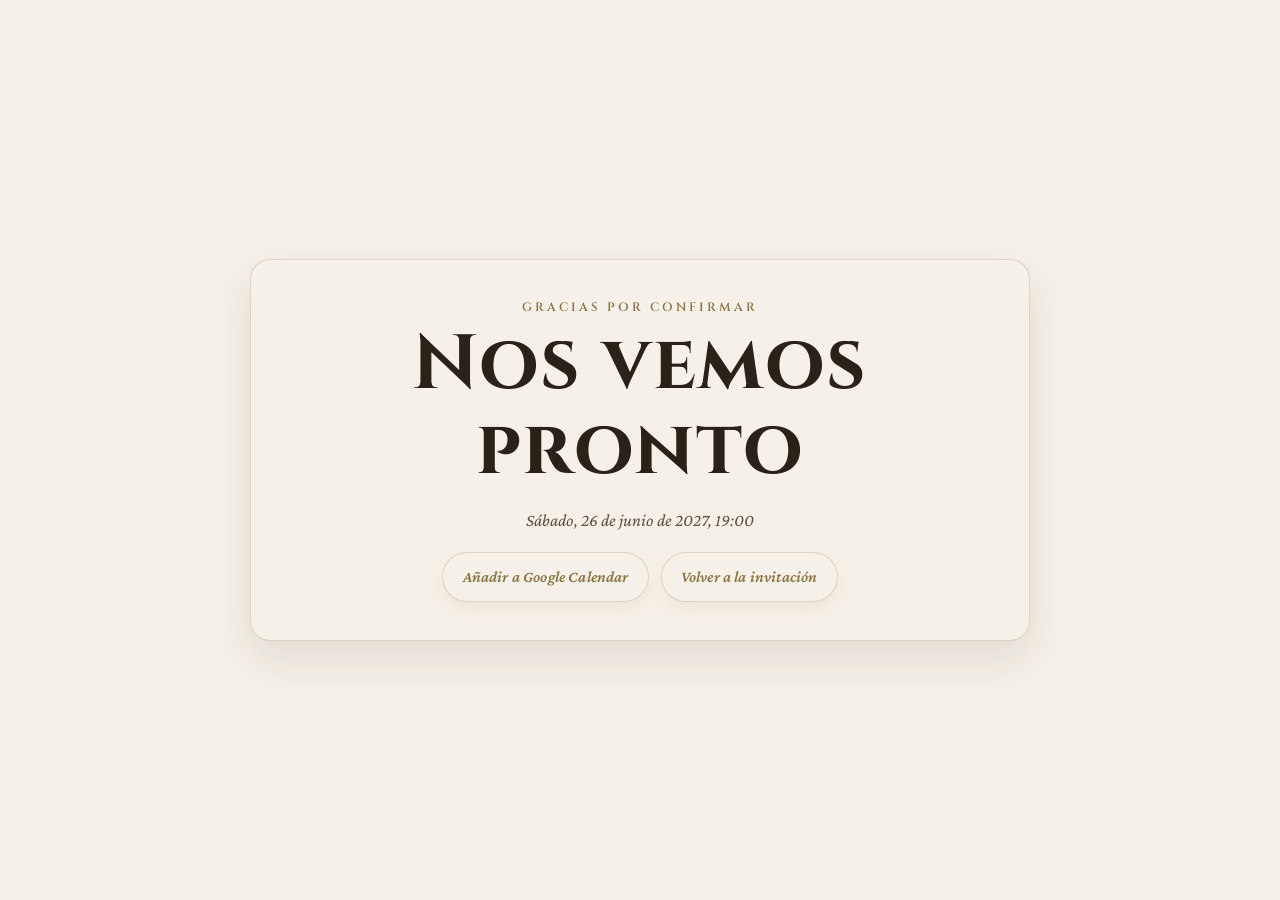
==== thanks.html @ 6b4ea723 "First release of save the date vic and cris" ====
<!doctype html>
<html lang="es">
<head>
  <meta charset="UTF-8">
  <meta name="viewport" content="width=device-width, initial-scale=1.0">
  <title>Gracias | Vic &amp; Cris</title>
  <meta name="description" content="Gracias por confirmar asistencia a la boda de Vic &amp; Cris.">
  <link rel="preconnect" href="https://fonts.googleapis.com">
  <link rel="preconnect" href="https://fonts.gstatic.com" crossorigin>
  <link href="https://fonts.googleapis.com/css2?family=Cinzel:wght@500;600;700&amp;family=Crimson+Pro:ital,wght@0,400;0,500;0,600;0,700;1,400;1,500;1,600;1,700&amp;family=Great+Vibes&amp;display=swap" rel="stylesheet">
  <link rel="stylesheet" href="styles.css">
  <script defer src="script.js"></script>
</head>
<body class="page-thanks theme-light">
  <div class="texture-overlay" aria-hidden="true"></div>

  <main class="thanks-shell">
    <div class="thanks-media">
      <video class="door-video" id="doorVideo" autoplay muted loop playsinline poster="assets/poster.jpg">
        <source src="assets/door.mp4" type="video/mp4">
      </video>
      <div class="thanks-overlay"></div>
      <div class="dust-layer dust-layer-thanks" id="thanksDust" aria-hidden="true"></div>
      <div class="magic-flare" id="magicFlare" aria-hidden="true"></div>
    </div>

    <section class="thanks-card" data-reveal>
      <p class="section-kicker">Gracias por confirmar</p>
      <h1>Nos vemos pronto</h1>
      <p class="thanks-date" id="eventDateLabelThanks">Sábado, 12 de septiembre de 2026 · 17:00</p>

      <div class="actions-row actions-centered">
        <a class="btn btn-primary" id="addCalendarBtn" href="#" target="_blank" rel="noopener">Añadir a Google Calendar</a>
        <a class="btn btn-secondary" href="index.html">Volver a la invitación</a>
      </div>
    </section>
  </main>
</body>
</html>
---- styles.css ----
:root {
  --bg-ivory: #f6f1e8;
  --paper: var(--bg-ivory);
  --page-bg: var(--paper);
  --ink: #2a2218;
  --ink-muted: #5f513f;
  --gold: #8b7348;
  --gold-strong: #a78b5a;
  --line: rgba(139, 115, 72, 0.24);
  --card-bg: var(--paper);
  --bg: var(--paper);
  --text: var(--ink);
  --bg-soft: var(--paper);
  --paper-ink: var(--ink-muted);
  --card: var(--paper);
  --shadow-strong: 0 18px 40px rgba(42, 34, 24, 0.1);
  --shadow-soft: 0 12px 28px rgba(42, 34, 24, 0.08);
  --radius-lg: 24px;
  --radius-md: 16px;
  --radius-sm: 12px;
  --font-display: "Cinzel", serif;
  --font-body: "Crimson Pro", serif;
  --font-script: "Great Vibes", cursive;
  /*
    Ajuste fino del sello del sobre (alineación del overlay).
    Ejemplo alternativo: --seal-x: 50%; --seal-y: 64%; --seal-size: 20.4%;
  */
  --seal-x: 50%;
  --seal-y: 58.3%;
  --seal-size: 20.4%;
  --seal-rot: 0deg;
}

* {
  box-sizing: border-box;
}

html,
body {
  margin: 0;
  padding: 0;
  background: var(--bg-ivory) !important;
}

body {
  min-height: 100vh;
  font-family: var(--font-body);
  font-style: italic;
  color: var(--ink);
  line-height: 1.6;
  background: var(--bg-ivory) !important;
  overflow-x: hidden;
}

body.is-locked,
body.is-modal-open,
body.is-service-modal-open {
  overflow: hidden;
}

#petals-overlay {
  position: fixed;
  inset: 0;
  width: 100%;
  height: 100%;
  pointer-events: none;
  z-index: 1;
  overflow: hidden;
}

/* Cinematic global light layer (muy sutil, detrás del contenido). */
#global-warm-light {
  position: fixed;
  inset: -18%;
  pointer-events: none;
  z-index: 0;
  opacity: 0;
  background: transparent;
  mix-blend-mode: normal;
  will-change: transform, opacity;
  animation: none;
}

@keyframes global-warm-drift {
  0% {
    transform: translate3d(-5%, -4%, 0) rotate(0.001deg);
    opacity: 0.08;
  }

  50% {
    transform: translate3d(2%, 2%, 0) rotate(0.001deg);
    opacity: 0.12;
  }

  100% {
    transform: translate3d(6%, 5%, 0) rotate(0.001deg);
    opacity: 0.09;
  }
}

/* Scroll progress indicator (2px, gradiente dorado). */
#scroll-progress {
  position: fixed;
  top: 0;
  left: 0;
  width: 100%;
  height: 2px;
  transform-origin: left center;
  transform: scaleX(0);
  pointer-events: none;
  z-index: 130;
  background: var(--gold);
  box-shadow: 0 0 6px rgba(140, 107, 46, 0.18);
  will-change: transform;
}

.petal {
  position: absolute;
  left: 0;
  top: -60px;
  width: 18px;
  height: 18px;
  pointer-events: none;
  background-image: url("assets/gallery/gold-petal.png");
  background-size: contain;
  background-repeat: no-repeat;
  background-position: center;
  opacity: 0;
  filter: drop-shadow(0 4px 10px rgba(140, 107, 46, 0.16)) blur(var(--petal-blur, 0px));
  will-change: transform, opacity, filter;
  animation: petal-fall var(--dur, 9s) linear forwards;
}

@keyframes petal-fall {
  0% {
    opacity: 0;
    transform: translate3d(0, -60px, 0) rotate(var(--rot-start, 0deg));
  }

  10% {
    opacity: var(--petal-opacity, 0.6);
  }

  28% {
    transform: translate3d(var(--drift-1, 24px), 28vh, 0) rotate(var(--rot-mid-1, 80deg));
  }

  56% {
    transform: translate3d(var(--drift-2, 70px), 56vh, 0) rotate(var(--rot-mid-2, 150deg));
  }

  82% {
    opacity: var(--petal-opacity-soft, 0.45);
    transform: translate3d(var(--drift-3, 96px), 82vh, 0) rotate(var(--rot-mid-3, 220deg));
  }

  100% {
    opacity: 0;
    transform: translate3d(var(--drift, 120px), calc(100vh + 120px), 0) rotate(var(--rot-end, 280deg));
  }
}

.texture-overlay {
  position: fixed;
  inset: 0;
  pointer-events: none;
  z-index: 1;
  display: none;
  opacity: 0;
  background: transparent;
}

a {
  color: inherit;
  text-decoration: none;
}

img,
video {
  display: block;
  max-width: 100%;
}

button,
input,
select,
textarea {
  font-family: inherit;
  font-style: inherit;
}

#paperAudio,
#ambientAudio {
  display: none;
}

h1,
h2,
h3 {
  margin: 0 0 0.65rem;
  font-family: var(--font-display);
  font-style: normal;
  line-height: 1.1;
  letter-spacing: 0.02em;
  color: var(--ink);
}

h2 {
  font-size: clamp(2rem, 4.5vw, 3.3rem);
}

h3 {
  font-size: clamp(1.3rem, 2.8vw, 1.75rem);
}

p {
  margin: 0 0 1rem;
  color: var(--ink-muted);
}

small {
  font-size: 0.82rem;
  color: var(--ink-muted);
}

.container {
  width: min(1120px, calc(100vw - 1.2rem));
  max-width: 100%;
  margin-inline: auto;
}

.skip-link {
  position: absolute;
  top: -120px;
  left: 0.6rem;
  z-index: 100;
  padding: 0.55rem 0.8rem;
  border-radius: 8px;
  background: var(--paper);
  color: var(--text);
  font-weight: 600;
  border: 1px solid var(--line);
}

.skip-link:focus {
  top: 0.65rem;
}

.sr-only {
  position: absolute;
  width: 1px;
  height: 1px;
  padding: 0;
  margin: -1px;
  overflow: hidden;
  clip: rect(0, 0, 0, 0);
  border: 0;
}

.section-kicker {
  margin-bottom: 0.35rem;
  font-family: var(--font-display);
  font-style: normal;
  text-transform: uppercase;
  letter-spacing: 0.25em;
  font-size: 0.76rem;
  color: var(--gold);
  font-weight: 600;
}

.muted {
  color: var(--ink-muted);
}

.actions-row {
  display: flex;
  flex-wrap: wrap;
  gap: 0.75rem;
  align-items: center;
}

.actions-centered {
  justify-content: center;
}

.btn {
  border: 1px solid var(--line);
  border-radius: 999px;
  min-height: 44px;
  padding: 0.7rem 1.2rem;
  display: inline-flex;
  align-items: center;
  justify-content: center;
  cursor: pointer;
  font: inherit;
  font-weight: 600;
  letter-spacing: 0.01em;
  color: var(--gold);
  background: var(--paper);
  box-shadow: 0 8px 16px rgba(140, 107, 46, 0.08);
  transition: transform 0.2s ease, box-shadow 0.2s ease, border-color 0.2s ease, background-color 0.2s ease;
}

.btn:hover {
  transform: translateY(-2px);
  background: rgba(140, 107, 46, 0.08);
  color: var(--gold);
  border-color: var(--gold);
}

.btn:focus-visible,
button:focus-visible,
a:focus-visible {
  outline: 2px solid var(--gold-strong);
  outline-offset: 2px;
}

.btn-primary {
  color: var(--gold);
  background: var(--paper);
  border-color: var(--line);
  box-shadow: 0 8px 16px rgba(140, 107, 46, 0.08);
}

.btn-primary:hover {
  box-shadow: 0 10px 20px rgba(140, 107, 46, 0.14);
}

.btn-secondary {
  border-color: var(--line);
  background: var(--paper);
}

.btn-secondary:hover {
  border-color: var(--gold);
}

.btn-ghost {
  border-color: var(--line);
  background: var(--paper);
}

.btn-ghost:hover {
  border-color: var(--gold);
}

.btn.is-copied {
  border-color: var(--gold);
  color: var(--gold);
  background: rgba(140, 107, 46, 0.12);
}

.site {
  position: relative;
  width: 100%;
  opacity: 0;
  background: var(--paper);
  transform: translateY(18px);
  transition: opacity 0.75s ease, transform 0.75s ease;
  overflow-x: hidden;
}

.site > * {
  position: relative;
  z-index: 2;
}

.site.is-visible {
  opacity: 1;
  transform: none;
}

.section {
  --tilt-rotate-x: 0deg;
  --tilt-rotate-y: 0deg;
  margin: 2.4rem auto;
  max-width: 100%;
  border: 1px solid var(--line);
  border-radius: var(--radius-lg);
  background: var(--paper);
  box-shadow: var(--shadow-soft);
  padding: clamp(1.2rem, 3vw, 2.05rem);
  transform-style: preserve-3d;
  will-change: transform;
  transition: border-color 0.32s ease, box-shadow 0.32s ease;
}

/* Reveal mejorado: fade + translate + scale + blur con easing más cinematográfico. */
[data-reveal] {
  --reveal-y: 20px;
  --reveal-scale: 0.98;
  --reveal-blur: 4px;
  --tilt-rotate-x: 0deg;
  --tilt-rotate-y: 0deg;
  opacity: 0;
  filter: blur(var(--reveal-blur));
  transform: perspective(1200px) translateY(var(--reveal-y)) scale(var(--reveal-scale)) rotateX(var(--tilt-rotate-x)) rotateY(var(--tilt-rotate-y));
  transition:
    opacity 760ms cubic-bezier(0.22, 1, 0.36, 1),
    transform 760ms cubic-bezier(0.22, 1, 0.36, 1),
    filter 760ms cubic-bezier(0.22, 1, 0.36, 1);
  will-change: opacity, transform, filter;
}

[data-reveal].is-visible {
  --reveal-y: 0px;
  --reveal-scale: 1;
  --reveal-blur: 0px;
  opacity: 1;
  filter: blur(0);
}

/* Reveal por difuminado para bloques internos sin tocar su transform existente. */
.scroll-fade-reveal {
  opacity: 0;
  filter: blur(6px);
  transition:
    opacity 720ms cubic-bezier(0.22, 1, 0.36, 1),
    filter 720ms cubic-bezier(0.22, 1, 0.36, 1);
  will-change: opacity, filter;
}

.scroll-fade-reveal.is-visible {
  opacity: 1;
  filter: blur(0);
}

.letter-gate {
  position: fixed;
  inset: 0;
  z-index: 60;
  display: grid;
  place-items: center;
  padding: 1.2rem;
  cursor: default;
  perspective: 1800px;
  transform-style: preserve-3d;
  background: var(--paper);
  transition: opacity 800ms ease, visibility 800ms ease;
}

@media (hover: hover) and (pointer: fine) {
  body.is-hand-cursor-active,
  body.is-hand-cursor-active * {
    cursor: none !important;
  }
}

#handCursor {
  position: fixed;
  left: 0;
  top: 0;
  width: 40px;
  height: 40px;
  pointer-events: none !important;
  z-index: 99999;
  opacity: 0;
  transform: translate3d(-120px, -120px, 0);
  background-image: url("assets/gate/hand-cursor.png");
  background-position: center;
  background-size: contain;
  background-repeat: no-repeat;
  background-color: transparent !important;
  border: 0 !important;
  box-shadow: none !important;
  outline: none !important;
  filter: none !important;
  -webkit-backdrop-filter: none !important;
  backdrop-filter: none !important;
  mix-blend-mode: normal !important;
  clip-path: none !important;
  mask: none !important;
  overflow: visible !important;
  will-change: transform, opacity;
  transition: opacity 110ms ease;
  display: none;
}

#handCursor.is-visible {
  opacity: 0.98;
}

@media (hover: hover) and (pointer: fine) {
  #handCursor {
    display: block;
  }
}

@media (hover: none), (pointer: coarse) {
  #handCursor {
    display: none !important;
  }
}

.gate-particle-layer {
  position: absolute;
  inset: 0;
  pointer-events: none;
  z-index: 0;
  overflow: hidden;
  will-change: transform;
}

.gate-particles-canvas {
  position: absolute;
  inset: 0;
  width: 100%;
  height: 100%;
  display: block;
  pointer-events: none;
  opacity: 0.2;
}

.gate-particle-layer::before {
  content: "";
  position: absolute;
  inset: -3%;
  pointer-events: none;
  background: transparent;
  opacity: 0;
  animation: none;
}

.letter-gate.has-canvas-particles .gate-particle-layer::before {
  opacity: 0;
}

@keyframes gate-grain-drift {
  from {
    transform: translate3d(0, 0, 0);
  }

  to {
    transform: translate3d(-12px, 10px, 0);
  }
}

.letter-gate::before {
  content: "";
  position: absolute;
  inset: 0;
  pointer-events: none;
  background: transparent;
}

.letter-gate.is-opened {
  opacity: 0;
  visibility: hidden;
  pointer-events: none;
}

.gate-panel {
  position: relative;
  width: min(700px, 100%);
  border-radius: 22px;
  border: 1px solid var(--line);
  background: var(--paper);
  box-shadow: var(--shadow-strong);
  padding: clamp(1.1rem, 3.2vw, 2.2rem);
  text-align: center;
  overflow: hidden;
  z-index: 1;
  transform-style: preserve-3d;
  will-change: transform;
}

.gate-panel::before {
  content: "";
  position: absolute;
  inset: 0;
  pointer-events: none;
  opacity: 0;
  background: transparent;
}

.gate-panel,
.gate-panel * {
  font-family: var(--font-display);
  font-style: normal;
}

.gate-overline {
  position: relative;
  z-index: 1;
  margin-bottom: 0.4rem;
  letter-spacing: 0.22em;
  font-size: 0.86rem;
  color: var(--gold-strong);
}

.gate-title {
  position: relative;
  z-index: 1;
  margin-bottom: 1.35rem;
  font-size: clamp(2.2rem, 6.5vw, 3.6rem);
  text-shadow: 0 4px 14px rgba(42, 34, 24, 0.09);
}

.envelope-stage {
  position: relative;
  perspective: 1800px;
  transform-style: preserve-3d;
  will-change: transform;
  background: transparent;
  overflow: visible;
}

.gate-envelope {
  position: relative;
  margin: 0 auto;
  width: min(760px, 96%);
  aspect-ratio: 4 / 3;
  --frame-duration: 350ms;
  transform-style: preserve-3d;
  will-change: transform, filter;
  transition:
    transform var(--frame-duration) ease-in-out,
    filter var(--frame-duration) ease-in-out,
    box-shadow var(--frame-duration) ease-in-out;
  box-shadow: 0 18px 40px rgba(42, 34, 24, 0.1);
  overflow: visible;
}

.gate-seal-hit-area {
  position: absolute;
  left: var(--seal-x);
  top: var(--seal-y);
  width: var(--seal-size);
  height: var(--seal-size);
  min-width: 42px;
  min-height: 42px;
  transform: translate(-50%, -50%);
  display: block;
  margin: 0;
  padding: 0;
  border: 0 !important;
  border-radius: 999px;
  background: transparent !important;
  color: transparent;
  box-shadow: none !important;
  outline: none !important;
  appearance: none;
  -webkit-appearance: none;
  pointer-events: auto !important;
  z-index: 10;
  -webkit-tap-highlight-color: transparent;
}

.gate-seal-hit-area:focus-visible {
  outline: none !important;
  box-shadow: none !important;
}

.gate-envelope::before {
  content: "";
  position: absolute;
  inset: 5% 7% -8%;
  pointer-events: none;
  border-radius: 50%;
  filter: blur(15px);
  background: rgba(139, 115, 72, 0.1);
}

.gate-frame {
  position: absolute;
  inset: 0;
  width: 100%;
  height: 100%;
  object-fit: contain;
  opacity: 0;
  pointer-events: none;
  z-index: 1;
  transition: opacity var(--frame-duration) ease-in-out;
  filter: saturate(0.96) contrast(1.02);
}

.gate-frame.is-visible {
  opacity: 1;
}

.gate-envelope.is-phase-2 {
  transform: translateY(-8px);
  box-shadow: 0 20px 44px rgba(42, 34, 24, 0.12);
}

.gate-envelope.is-phase-1 {
  transform: scale(1.02);
}

.gate-envelope.is-phase-3 {
  animation: gate-envelope-breathe 4000ms ease-in-out 1 forwards;
}

@keyframes gate-envelope-breathe {
  0% {
    transform: translateY(-8px) scale(1.01);
  }

  100% {
    transform: translateY(-8px) scale(1);
  }
}

.gate-seal-hint {
  position: absolute;
  left: var(--seal-x);
  top: var(--seal-y);
  width: var(--seal-size);
  height: var(--seal-size);
  min-width: 42px;
  min-height: 42px;
  transform: translate(-50%, -50%);
  opacity: 0;
  pointer-events: none;
  transition: opacity 240ms ease, transform 240ms ease;
  z-index: 12;
  -webkit-tap-highlight-color: transparent;
}

.gate-seal-hint.is-visible {
  opacity: 1;
  transform: translate(-50%, -50%);
}

.gate-tooltip,
.open-tooltip {
  margin: 0;
  position: absolute;
  left: 50%;
  top: calc(100% + clamp(0.4rem, 1.4vw, 0.8rem));
  transform: translate(-50%, -8px);
  width: min(420px, calc(100vw - clamp(2.4rem, 9vw, 4.2rem)));
  max-width: none;
  border: 1px solid rgba(130, 101, 53, 0.44);
  border-radius: 12px;
  background: rgba(255, 255, 255, 0.35);
  -webkit-backdrop-filter: none;
  backdrop-filter: none;
  color: #4d3613;
  font-family: var(--font-display);
  font-style: normal;
  font-size: 0.76rem;
  font-weight: 700;
  letter-spacing: 0.13em;
  text-transform: uppercase;
  line-height: 1.45;
  padding: 0.5rem 0.86rem;
  box-shadow: 0 10px 18px rgba(42, 34, 24, 0.16);
  text-shadow: 0 1px 2px rgba(255, 255, 255, 0.5);
  opacity: 0;
  transition: opacity 210ms ease, transform 210ms ease;
  pointer-events: none;
  z-index: 2;
  white-space: normal;
  text-align: center;
  overflow-wrap: anywhere;
  user-select: none;
}

.gate-tooltip::after,
.open-tooltip::after {
  content: "";
  position: absolute;
  left: 50%;
  top: 0;
  width: 12px;
  height: 12px;
  background: rgba(255, 255, 255, 0.48);
  border-left: 1px solid rgba(130, 101, 53, 0.32);
  border-top: 1px solid rgba(130, 101, 53, 0.32);
  transform: translate(-50%, -50%) rotate(45deg);
}

.gate-seal-hint.is-visible .gate-tooltip,
.gate-seal-hint.is-visible .open-tooltip {
  opacity: 1;
  transform: translate(-50%, 0);
}

@supports not ((backdrop-filter: blur(2px)) or (-webkit-backdrop-filter: blur(2px))) {
  .gate-tooltip,
  .open-tooltip {
    background: rgba(255, 255, 255, 0.56);
  }
}

@media (max-width: 760px) {
  .gate-tooltip,
  .open-tooltip {
    width: calc(100vw - 2.8rem);
    white-space: normal;
    font-size: 0.72rem;
    letter-spacing: 0.1em;
  }
}

@media (prefers-reduced-motion: reduce) {
  .gate-tooltip,
  .open-tooltip,
  .gate-seal-hint,
  #handCursor {
    animation: none !important;
    transition: none !important;
  }
}

.gate-actions {
  position: relative;
  z-index: 1;
  margin-top: 1.35rem;
  display: grid;
  justify-items: center;
  gap: 0.12rem;
}

.gate-hint {
  margin: 0;
  color: var(--ink-muted);
  font-size: 0.92rem;
  line-height: 1.45;
  letter-spacing: 0.09em;
}

.gate-hint-secondary {
  color: var(--gold);
  text-transform: uppercase;
  opacity: 0.8;
}

.gate-audio-trigger {
  border: 0;
  background: transparent;
  padding: 0;
  font: inherit;
  cursor: pointer;
}

#audioHint {
  margin-top: 0.2rem;
}

.dust-layer {
  position: absolute;
  inset: 0;
  pointer-events: none;
  overflow: hidden;
}

.dust-particle {
  position: absolute;
  left: var(--left);
  top: var(--top);
  width: var(--size);
  height: var(--size);
  border-radius: 50%;
  background: rgba(140, 107, 46, 0.25);
  opacity: 0;
  animation: dust-float var(--duration) linear infinite;
  animation-delay: var(--delay);
}

@keyframes dust-float {
  0% {
    transform: translate3d(0, 0, 0) scale(0.8);
    opacity: 0;
  }

  20% {
    opacity: 0.45;
  }

  100% {
    transform: translate3d(var(--drift), -28vh, 0) scale(1.15);
    opacity: 0;
  }
}

.hero {
  --hero-bottom-frame-shift: -41.5%;
  --hero-bottom-frame-height: clamp(108px, 18vw, 148px);
  --hero-bottom-frame-padding-top: clamp(54px, 7vh, 74px);
  position: relative;
  z-index: 4;
  min-height: clamp(380px, 55vh, 720px);
  height: clamp(380px, 55vh, 720px);
  display: grid;
  align-items: end;
  overflow: visible;
  border-bottom: 0;
  background: transparent;
}

.hero::before {
  content: "";
  position: absolute;
  inset: 0;
  z-index: 0;
  pointer-events: none;
  opacity: 0;
  background:
    linear-gradient(180deg, rgba(246, 241, 232, 0.04) 0%, rgba(246, 241, 232, 0.28) 100%),
    url("assets/gallery/palace-main.jpg") center 42% / cover no-repeat;
  transition: opacity 220ms ease;
}

.hero-video,
.hero-overlay {
  position: absolute;
  inset: 0;
  width: 100%;
  height: 100%;
}

.hero-video {
  z-index: 1;
  overflow: hidden;
  will-change: transform;
  background: transparent;
}

.hero-video video {
  display: block;
  width: 100%;
  height: 100%;
  object-fit: cover;
  object-position: center 42%;
  filter: saturate(1.02) contrast(0.99) brightness(1.1);
}

.hero.is-video-fallback .hero-video video {
  opacity: 0;
}

.hero.is-video-fallback::before {
  opacity: 1;
}

.hero-overlay {
  background: transparent !important;
  mix-blend-mode: normal;
  opacity: 1 !important;
  z-index: 2;
  will-change: transform;
  pointer-events: none;
}

.hero-overlay::after {
  content: none;
}

.hero-bottom-frame {
  position: absolute;
  z-index: 3;
  left: 50%;
  bottom: 0;
  width: min(110vw, 960px);
  height: var(--hero-bottom-frame-height);
  padding-top: var(--hero-bottom-frame-padding-top);
  transform: translateX(-50%);
  pointer-events: none;
  overflow: visible;
  line-height: 0;
}

.hero-bottom-frame img {
  display: block;
  width: 100%;
  height: auto;
  transform: translateY(var(--hero-bottom-frame-shift));
  transform-origin: center top;
  filter:
    drop-shadow(0 14px 26px rgba(70, 52, 18, 0.18))
    drop-shadow(0 4px 10px rgba(70, 52, 18, 0.12));
}

.hero-inner {
  position: relative;
  z-index: 4;
  padding: clamp(2rem, 12vh, 6rem) 0 2.4rem;
}

.burger-nav {
  position: fixed;
  left: calc(env(safe-area-inset-left, 0px) + clamp(0.6rem, 2vw, 1.2rem));
  bottom: calc(env(safe-area-inset-bottom, 0px) + clamp(0.6rem, 2vw, 1rem));
  top: auto;
  transform: none;
  z-index: 88;
  width: fit-content;
}

.burger-toggle {
  display: inline-flex;
  align-items: center;
  justify-content: center;
  width: 3rem;
  height: 3rem;
  padding: 0;
  border: 1px solid var(--line);
  border-radius: 999px;
  background: var(--card-bg);
  color: var(--gold);
  box-shadow: 0 12px 26px rgba(42, 34, 24, 0.08);
  backdrop-filter: blur(6px);
  cursor: pointer;
  transition: border-color 0.2s ease, transform 0.2s ease, background-color 0.2s ease;
}

.burger-toggle:hover {
  border-color: var(--gold);
  background: rgba(140, 107, 46, 0.08);
  transform: translateY(-1px);
}

.burger-toggle:focus-visible {
  outline: 2px solid rgba(140, 107, 46, 0.38);
  outline-offset: 3px;
}

.burger-toggle-icon {
  display: grid;
  gap: 4px;
}

.burger-toggle-line {
  display: block;
  width: 18px;
  height: 2px;
  border-radius: 999px;
  background: currentColor;
  transform-origin: center;
  transition: transform 0.2s ease, opacity 0.2s ease;
}

.burger-nav.is-open .burger-toggle-line:nth-child(1) {
  transform: translateY(6px) rotate(45deg);
}

.burger-nav.is-open .burger-toggle-line:nth-child(2) {
  opacity: 0;
}

.burger-nav.is-open .burger-toggle-line:nth-child(3) {
  transform: translateY(-6px) rotate(-45deg);
}

.hero-kicker {
  margin-bottom: 0.4rem;
  text-transform: uppercase;
  letter-spacing: 0.24em;
  font-size: 0.8rem;
  color: var(--gold);
}

.hero-cursor-light {
  position: absolute;
  width: min(440px, 48vw);
  aspect-ratio: 1;
  pointer-events: none;
  z-index: 2;
  opacity: 0;
  border-radius: 50%;
  background: transparent;
  mix-blend-mode: normal;
  filter: blur(2px);
  will-change: transform, opacity;
  transition: opacity 240ms ease;
}

.hero-date {
  color: var(--ink-muted);
  margin-bottom: 1rem;
  font-size: 1.15rem;
}

.title-card {
  margin-top: clamp(3rem, 7vw, 4.8rem);
  border: 0;
  box-shadow: none;
  background: transparent;
  padding: 0;
}

.title-card .card {
  max-width: min(1100px, 100%);
  margin: 0 auto;
  border: 0;
  border-radius: 0;
  background: transparent;
  box-shadow: none;
  padding: 0;
  position: relative;
  overflow: visible;
  isolation: isolate;
  transform: perspective(1200px) rotateX(var(--title-card-tilt-x, 0deg)) rotateY(var(--title-card-tilt-y, 0deg));
  transition:
    transform 360ms cubic-bezier(0.22, 1, 0.36, 1),
    box-shadow 320ms ease,
    border-color 320ms ease;
  will-change: transform;
}

.title-card .card::before {
  content: none;
}

.title-card.is-visible .card::before {
  opacity: 0;
}

.title-card-media {
  position: relative;
  border-radius: 0;
  overflow: visible;
}

.title-card-img,
.title-card-writing-canvas {
  border-radius: 0;
  background: transparent;
  position: relative;
  z-index: 2;
  transform: translate3d(var(--title-card-parallax-x, 0px), var(--title-card-parallax-y, 0px), 0) scale(1.004);
  filter: drop-shadow(0 12px 24px rgba(42, 34, 24, 0.18));
  animation: title-card-drift 10.6s cubic-bezier(0.45, 0.05, 0.55, 0.95) infinite;
  will-change: transform, filter, opacity;
  transition:
    transform 320ms cubic-bezier(0.22, 1, 0.36, 1),
    filter 320ms ease,
    opacity 520ms cubic-bezier(0.22, 1, 0.36, 1);
}

.title-card-img {
  width: 100%;
  height: auto;
  display: block;
}

.title-card-writing-canvas {
  position: absolute;
  inset: 0;
  width: 100%;
  height: 100%;
  z-index: 3;
  pointer-events: none;
  opacity: 0;
  mix-blend-mode: normal;
}

.title-card.is-writing-active .title-card-img {
  opacity: 0.72;
  filter: drop-shadow(0 10px 20px rgba(42, 34, 24, 0.14)) saturate(0.96);
}

.title-card.is-writing-active .title-card-writing-canvas {
  opacity: 0.42;
  filter: drop-shadow(0 0 16px rgba(255, 220, 140, 0.34)) saturate(1.08);
}

.title-card.is-interactive .card {
  border-color: transparent;
  box-shadow: none;
}

.title-card.is-interactive .title-card-img,
.title-card.is-interactive .title-card-writing-canvas {
  filter: drop-shadow(0 16px 30px rgba(42, 34, 24, 0.22));
}

.title-card.is-writing-active.is-interactive .title-card-writing-canvas {
  filter: drop-shadow(0 0 18px rgba(255, 220, 140, 0.38)) saturate(1.1);
}

@keyframes title-card-drift {
  0%,
  100% {
    transform: translate3d(calc(var(--title-card-parallax-x, 0px) * 0.5), calc(var(--title-card-parallax-y, 0px) * 0.5), 0) scale(1.004);
  }

  40% {
    transform: translate3d(
      calc(var(--title-card-parallax-x, 0px) * 0.65),
      calc((var(--title-card-parallax-y, 0px) * 0.65) - 6px),
      0
    ) scale(1.018);
  }

  70% {
    transform: translate3d(
      calc(var(--title-card-parallax-x, 0px) * 0.58),
      calc((var(--title-card-parallax-y, 0px) * 0.58) - 2px),
      0
    ) scale(1.011);
  }
}

@keyframes title-card-sheen {
  0%,
  16% {
    transform: translate3d(-118%, 0, 0) skewX(-7deg) rotate(0.001deg);
    opacity: 0;
  }

  30%,
  48% {
    opacity: 0.82;
  }

  70%,
  100% {
    transform: translate3d(132%, 0, 0) skewX(-7deg) rotate(0.001deg);
    opacity: 0;
  }
}

.hero-nav {
  display: flex;
  flex-direction: column;
  align-items: stretch;
  gap: 0.45rem;
  width: min(300px, calc(100vw - env(safe-area-inset-left, 0px) - env(safe-area-inset-right, 0px) - 1.2rem));
  max-height: min(72vh, 420px);
  padding: 0.35rem;
  border-radius: 18px;
  border: 1px solid var(--line);
  background: var(--card-bg);
  box-shadow: 0 12px 26px rgba(42, 34, 24, 0.08);
  backdrop-filter: blur(6px);
  position: absolute;
  left: 0;
  bottom: calc(100% + 0.55rem);
  top: auto;
  z-index: 40;
  overflow-y: auto;
  opacity: 0;
  visibility: hidden;
  pointer-events: none;
  transform: translate3d(0, 10px, 0);
  transition: opacity 200ms ease, transform 200ms ease, visibility 200ms step-end;
}

.burger-nav.is-open .hero-nav {
  opacity: 1;
  visibility: visible;
  pointer-events: auto;
  transform: translate3d(0, 0, 0);
  transition: opacity 200ms ease, transform 200ms ease, visibility 0s step-start;
}

.hero-nav a {
  border: 1px solid var(--line);
  border-radius: 999px;
  padding: 0.48rem 0.9rem;
  background: var(--paper);
  color: var(--gold);
  font-family: var(--font-display);
  font-style: normal;
  font-weight: 600;
  font-size: 0.98rem;
  line-height: 1.2;
  text-transform: uppercase;
  width: 100%;
  text-align: center;
  transition: border-color 0.2s ease, transform 0.2s ease, background-color 0.2s ease, color 0.2s ease;
}

.hero-nav a:hover {
  border-color: var(--gold);
  background: rgba(140, 107, 46, 0.08);
  color: var(--gold);
  transform: translateY(-1px);
}

.intro-section {
  display: grid;
  gap: 0;
  border: 0;
  background: transparent;
  box-shadow: none;
  padding: 0;
  border-radius: 0;
}

.welcome-letter {
  margin: 0;
  padding: 0;
  border-radius: 16px;
  background: transparent;
  position: relative;
  overflow: hidden;
  cursor: zoom-in;
  touch-action: pan-y;
  --handle-size: clamp(220px, 30vw, 420px);
  --glass-size: 32.4%;
  --glass-offset-x: 9.9%;
  --glass-offset-y: -3.6%;
  --magnifier-zoom: 2.05;
}

.invite {
  position: relative;
  overflow: hidden;
}

.invite.is-paused .invite__float,
.invite.is-paused .invite__img {
  animation-play-state: paused;
}

.invite.is-paused .invite__float {
  will-change: auto;
}

.invite.is-paused .invite__img {
  will-change: auto;
}

.invite.is-paused .invite-flame,
.invite.is-paused .invite-flame::before,
.invite.is-paused .invite-flame::after {
  animation-play-state: paused;
}

.invite__float {
  position: relative;
  width: 100%;
  margin: 0 auto;
}

.invite__img {
  display: block;
  width: 100%;
  height: auto;
  animation: none;
  filter: drop-shadow(0 10px 30px rgba(0, 0, 0, 0.35));
}

.welcome-letter.is-magnifying .invite__float,
.welcome-letter.is-magnifying .invite__img,
.welcome-letter.is-magnifier-dragging .invite__float,
.welcome-letter.is-magnifier-dragging .invite__img {
  animation-play-state: paused;
}

.welcome-letter .invite-img {
  width: 100%;
  max-width: none;
  height: auto;
  display: block;
  margin: 0;
  box-sizing: border-box;
  border-radius: 14px;
  border: 0;
  background: transparent;
  box-shadow: none;
}

@keyframes inviteFloat {
  0%,
  100% {
    transform: translateY(0);
  }

  50% {
    transform: translateY(-10px);
  }
}

@keyframes inviteBreathe {
  0%,
  100% {
    transform: scale(1);
    filter: drop-shadow(0 10px 30px rgba(0, 0, 0, 0.35));
  }

  50% {
    transform: scale(1.02);
    filter: drop-shadow(0 14px 38px rgba(0, 0, 0, 0.4));
  }
}

.invite-candle-flames {
  --flame-global-offset-x: 0%;
  --flame-global-offset-y: 0%;
  position: absolute;
  left: 0;
  top: 0;
  width: 100%;
  height: 100%;
  pointer-events: none;
  z-index: 3;
  overflow: hidden;
  border-radius: 14px;
}

.invite-flame {
  --x: 50%;
  --y: 50%;
  --size: 2.3%;
  --phase: 0s;
  --sway-duration: 2.05s;
  --pulse-duration: 1.3s;
  position: absolute;
  left: calc(var(--x) + var(--flame-global-offset-x));
  top: calc(var(--y) + var(--flame-global-offset-y));
  width: var(--size);
  height: calc(var(--size) * 1.9);
  transform: translate(-50%, -50%);
  transform-origin: 50% 86%;
  border-radius: 48% 48% 56% 56% / 58% 58% 42% 42%;
  pointer-events: none;
  mix-blend-mode: screen;
  opacity: 0.9;
  background:
    radial-gradient(ellipse at 50% 76%, rgba(255, 170, 40, 0.66) 0 24%, rgba(255, 120, 18, 0.24) 48%, rgba(255, 110, 20, 0) 76%),
    radial-gradient(ellipse at 50% 36%, rgba(255, 248, 214, 0.95) 0 20%, rgba(255, 229, 142, 0.72) 36%, rgba(255, 178, 72, 0.24) 62%, rgba(255, 165, 60, 0) 84%);
  filter: saturate(1.24) brightness(1.1);
  animation:
    invite-flame-sway var(--sway-duration) ease-in-out infinite var(--phase),
    invite-flame-pulse var(--pulse-duration) ease-in-out infinite var(--phase);
}

.invite-flame::before,
.invite-flame::after {
  content: "";
  position: absolute;
  inset: 0;
  pointer-events: none;
}

.invite-flame::before {
  border-radius: inherit;
  background: radial-gradient(ellipse at 50% 35%, rgba(255, 255, 240, 0.95) 0 18%, rgba(255, 240, 190, 0.55) 38%, rgba(255, 220, 140, 0) 74%);
  opacity: 0.56;
  animation: invite-flame-inner 1.15s ease-in-out infinite var(--phase);
}

.invite-flame::after {
  inset: -62%;
  border-radius: 50%;
  background: radial-gradient(circle, rgba(255, 194, 88, 0.46) 0 24%, rgba(255, 168, 58, 0.22) 36%, rgba(255, 150, 38, 0.08) 52%, rgba(255, 130, 20, 0) 72%);
  filter: blur(1px);
  opacity: 0.48;
  animation: invite-flame-glow 1.75s ease-in-out infinite var(--phase);
}

.invite-flame--one {
  --x: 7.1289%;
  --y: 57.9427%;
  --size: 1.74%;
  --phase: -0.2s;
  --sway-duration: 2.2s;
  --pulse-duration: 1.42s;
}

.invite-flame--two {
  --x: 13.6719%;
  --y: 62.3698%;
  --size: 1.58%;
  --phase: -0.9s;
  --sway-duration: 1.95s;
  --pulse-duration: 1.22s;
  animation:
    invite-flame-pulse var(--pulse-duration) ease-in-out infinite var(--phase);
}

.invite-flame--three {
  --x: 93.1641%;
  --y: 60.1563%;
  --size: 1.72%;
  --phase: -1.4s;
  --sway-duration: 2.1s;
  --pulse-duration: 1.35s;
  animation:
    invite-flame-pulse var(--pulse-duration) ease-in-out infinite var(--phase);
}

.invite-flame--four {
  --x: 86.5234%;
  --y: 66.4063%;
  --size: 1.58%;
  --phase: -1.05s;
  --sway-duration: 2s;
  --pulse-duration: 1.28s;
  animation:
    invite-flame-pulse var(--pulse-duration) ease-in-out infinite var(--phase);
}

@keyframes invite-flame-sway {
  0% {
    transform: translate(-50%, -50.25%) rotate(-1deg) scale(0.98, 1.04);
  }

  22% {
    transform: translate(-50%, -50.85%) rotate(1deg) scale(1.02, 0.98);
  }

  48% {
    transform: translate(-50%, -49.35%) rotate(-0.85deg) scale(0.99, 1.05);
  }

  74% {
    transform: translate(-50%, -50.65%) rotate(1.15deg) scale(1.01, 0.99);
  }

  100% {
    transform: translate(-50%, -50.25%) rotate(-1deg) scale(0.98, 1.04);
  }
}

@keyframes invite-flame-sway-tight {
  0% {
    transform: translate(-50%, -50.2%) rotate(-0.45deg) scale(0.99, 1.03);
  }

  25% {
    transform: translate(-50%, -50.55%) rotate(0.38deg) scale(1.01, 0.99);
  }

  50% {
    transform: translate(-50%, -49.7%) rotate(-0.32deg) scale(1, 1.03);
  }

  75% {
    transform: translate(-50%, -50.4%) rotate(0.48deg) scale(1.01, 1);
  }

  100% {
    transform: translate(-50%, -50.2%) rotate(-0.45deg) scale(0.99, 1.03);
  }
}

@keyframes invite-flame-pulse {
  0%,
  100% {
    opacity: 0.66;
    filter: saturate(1.15) brightness(1.02);
  }

  36% {
    opacity: 0.98;
    filter: saturate(1.35) brightness(1.2);
  }

  65% {
    opacity: 0.74;
    filter: saturate(1.2) brightness(1.08);
  }
}

@keyframes invite-flame-inner {
  0%,
  100% {
    opacity: 0.42;
    transform: scale(0.9);
  }

  50% {
    opacity: 0.84;
    transform: scale(1.12);
  }
}

@keyframes invite-flame-glow {
  0%,
  100% {
    opacity: 0.34;
    transform: scale(0.88);
  }

  52% {
    opacity: 0.76;
    transform: scale(1.16);
  }
}

.magnifier-handle {
  position: absolute;
  right: clamp(8px, 1.8vw, 16px);
  bottom: clamp(8px, 1.8vw, 16px);
  z-index: 5;
  width: var(--handle-size);
  height: var(--handle-size);
  border-radius: 999px;
  border: 0;
  background: transparent;
  box-shadow: none;
  -webkit-backdrop-filter: none;
  backdrop-filter: none;
  cursor: inherit;
  display: grid;
  place-items: center;
  padding: 0;
  font-size: 0;
  line-height: 0;
  color: transparent;
  touch-action: none;
  transition: opacity 0.18s ease, transform 0.18s ease;
}

.magnifier-handle::before {
  content: "";
  width: 100%;
  height: 100%;
  background-image: url("assets/gallery/magnifier.png");
  background-size: contain;
  background-repeat: no-repeat;
  background-position: center;
  filter: drop-shadow(0 10px 20px rgba(0, 0, 0, 0.22));
}

.welcome-letter.is-magnifying .magnifier-handle,
.welcome-letter.is-magnifier-dragging .magnifier-handle {
  opacity: 0;
  transform: scale(0.92);
}

.welcome-letter.is-magnifying {
  cursor: none;
}

.welcome-letter.is-magnifier-dragging {
  touch-action: pan-y;
}

.magnifier {
  position: absolute;
  left: 0;
  top: 0;
  width: var(--handle-size);
  height: var(--handle-size);
  border-radius: 0;
  overflow: visible;
  opacity: 0;
  transform: none;
  pointer-events: none;
  z-index: 4;
  transition: opacity 0.15s ease;
  will-change: left, top, opacity;
}

.magnifier::before {
  content: "";
  position: absolute;
  inset: 0;
  background-image: url("assets/gallery/magnifier.png");
  background-size: contain;
  background-repeat: no-repeat;
  background-position: center;
  filter: drop-shadow(0 14px 24px rgba(0, 0, 0, 0.26));
  z-index: 3;
}

.welcome-letter.is-magnifying .magnifier {
  opacity: 1;
  transform: none;
}

.welcome-letter.is-magnifier-dragging .magnifier {
  transition: opacity 0.15s ease;
}

.magnifier-glass {
  position: absolute;
  inset: 0;
  width: 100%;
  height: 100%;
  box-sizing: border-box;
  overflow: hidden;
  border: 0;
  box-shadow: none;
  clip-path: circle(calc(var(--glass-size) / 2) at calc(50% + var(--glass-offset-x)) calc(50% + var(--glass-offset-y)));
  -webkit-clip-path: circle(calc(var(--glass-size) / 2) at calc(50% + var(--glass-offset-x)) calc(50% + var(--glass-offset-y)));
  background-image: none;
  background-repeat: no-repeat;
  background-size: 205% 205%;
  background-position: center;
  filter: contrast(1.05) brightness(1.02);
  z-index: 2;
}

.magnifier-glass::before,
.magnifier-glass::after {
  content: "";
  position: absolute;
  pointer-events: none;
  opacity: 0;
}

.magnifier-glass::before {
  inset: 0;
  border: 2px dashed rgba(220, 34, 34, 0.9);
  clip-path: circle(calc(var(--glass-size) / 2) at calc(50% + var(--glass-offset-x)) calc(50% + var(--glass-offset-y)));
  -webkit-clip-path: circle(calc(var(--glass-size) / 2) at calc(50% + var(--glass-offset-x)) calc(50% + var(--glass-offset-y)));
}

.magnifier-glass::after {
  left: calc(50% + var(--glass-offset-x));
  top: calc(50% + var(--glass-offset-y));
  width: 8px;
  height: 8px;
  border-radius: 50%;
  background: #d0011b;
  box-shadow: 0 0 0 1px rgba(255, 255, 255, 0.9);
  transform: translate(-50%, -50%);
}

body.debug-lens .magnifier-glass::before,
body.debug-lens .magnifier-glass::after {
  opacity: 1;
}

.intro-copy {
  max-width: 75ch;
}

.intro-copy p {
  margin: 0;
  color: var(--ink-muted);
  font-size: clamp(1rem, 1.45vw, 1.14rem);
}

.intro-copy p + p {
  margin-top: 0.95rem;
}

.couple-photos {
  margin-top: 0.25rem;
  display: grid;
  grid-template-columns: repeat(2, minmax(0, 1fr));
  gap: clamp(0.75rem, 2.2vw, 1.1rem);
}

.intro-photos-section {
  width: min(480px, calc(100vw - 0.55rem), calc((100svh - 1.5rem) * 0.64));
  margin: clamp(0.7rem, 2.2vw, 1.35rem) auto;
  padding: 0;
  border: 0;
  border-radius: 0;
  background: transparent;
  box-shadow: none;
}

body.theme-light .intro-photos-section,
body.theme-light .section.intro-photos-section {
  background: transparent !important;
  border-color: transparent !important;
  box-shadow: none !important;
}

.intro-photos-section .couple-photos {
  margin-top: 0;
  grid-template-columns: 1fr;
  width: 100%;
  max-width: none;
  margin-inline: auto;
  gap: 0;
}

.intro-photos-section .couple-photo-card--video {
  background: transparent;
}

.intro-photos-section .couple-photo-card--video + .couple-photo-card--video {
  margin-top: clamp(-3.2rem, -6vw, -1.6rem);
}

.love-story-section {
  margin-top: clamp(0.8rem, 2.2vw, 1.4rem);
  margin-bottom: clamp(0.75rem, 2vw, 1.2rem);
  padding: clamp(1.4rem, 3.2vw, 2.5rem);
  background:
    radial-gradient(120% 110% at 8% 4%, rgba(255, 255, 255, 0.7) 0%, rgba(255, 255, 255, 0) 46%),
    linear-gradient(140deg, rgba(255, 250, 241, 0.98) 0%, rgba(247, 238, 222, 0.97) 100%);
  border-color: rgba(139, 115, 72, 0.36);
  box-shadow: 0 14px 32px rgba(42, 34, 24, 0.09);
}

.love-story-title {
  margin: 0 0 clamp(1rem, 2.8vw, 1.7rem);
  text-align: center;
  font-family: var(--font-display);
  font-style: normal;
  font-size: clamp(2.4rem, 6vw, 4.2rem);
  font-weight: 600;
  line-height: 1.02;
  letter-spacing: 0.02em;
  color: #6f5430;
  text-shadow: 0 2px 8px rgba(139, 115, 72, 0.14);
}

.love-story-copy {
  max-width: min(940px, 100%);
  margin-inline: auto;
}

.love-story-copy p {
  margin: 0;
  font-family: var(--font-body);
  font-style: italic;
  font-weight: 500;
  font-size: clamp(1.12rem, 1.85vw, 1.44rem);
  line-height: 1.7;
  letter-spacing: 0.015em;
  color: #4d3c27;
  text-wrap: pretty;
}

.love-story-copy p + p {
  margin-top: 0.9rem;
}

.love-story-toggle {
  margin-top: 1rem;
  border: 1px solid rgba(111, 84, 48, 0.55);
  border-radius: 999px;
  padding: 0.48rem 1.1rem;
  background: rgba(255, 248, 236, 0.88);
  font-family: var(--font-body);
  font-size: clamp(1rem, 1.45vw, 1.14rem);
  font-style: italic;
  font-weight: 600;
  color: #5a4322;
  cursor: pointer;
  transition: background-color 180ms ease, color 180ms ease, border-color 180ms ease, transform 180ms ease;
}

.love-story-toggle:hover {
  background: rgba(239, 223, 193, 0.9);
  border-color: rgba(111, 84, 48, 0.75);
  color: #3f2f17;
  transform: translateY(-1px);
}

.love-story-toggle:focus-visible {
  outline: 2px solid rgba(111, 84, 48, 0.7);
  outline-offset: 2px;
}

.love-story-extended {
  margin-top: 1.05rem;
}

.love-story-copy strong {
  font-weight: 600;
  color: #3c2d1a;
}

.love-story-copy p:first-of-type::first-letter {
  float: left;
  margin: 0.05em 0.16em 0 0;
  font-family: var(--font-script);
  font-size: 3.2em;
  line-height: 0.8;
  color: #7f6036;
}

.couple-photo-card {
  margin: 0;
  width: 100%;
  border-radius: 18px;
  border: 1px solid var(--line);
  overflow: hidden;
  background: var(--paper);
  box-shadow: 0 8px 18px rgba(140, 107, 46, 0.1);
}

.couple-photo-card img,
.couple-photo-card video {
  width: 100%;
  background: transparent;
}

.couple-photo-card img {
  width: 100%;
  aspect-ratio: 4 / 5;
  object-fit: cover;
}

.couple-photo-card video {
  display: block;
  width: 100%;
  height: auto;
  aspect-ratio: auto;
  object-fit: contain;
}

.couple-photo-card--video {
  --frame-window-top: 13.1%;
  --frame-window-right: 20.8%;
  --frame-window-bottom: 18.8%;
  --frame-window-left: 20.8%;
  position: relative;
  aspect-ratio: 1024 / 1536;
  overflow: visible;
  border: 0;
  border-radius: 0;
  background: transparent;
  box-shadow: none;
  isolation: isolate;
}

.couple-photo-card--video::before {
  content: none;
}

.couple-photo-card--video::after {
  content: "";
  position: absolute;
  inset: 0;
  background: url("assets/gallery/marco_cuadro.png") center / 100% 100% no-repeat;
  filter:
    drop-shadow(0 14px 24px rgba(46, 32, 12, 0.16))
    drop-shadow(0 4px 10px rgba(106, 76, 21, 0.12));
  pointer-events: none;
  z-index: 3;
}

.couple-photo-window {
  position: absolute;
  inset:
    var(--frame-window-top)
    var(--frame-window-right)
    var(--frame-window-bottom)
    var(--frame-window-left);
  display: grid;
  place-items: center;
  overflow: hidden;
  border-radius: clamp(0.84rem, 1.7vw, 1.18rem);
  background: transparent;
  box-shadow: none;
  z-index: 1;
}

.couple-photo-window::before {
  content: none;
}

.couple-photo-card--video video {
  position: relative;
  z-index: 1;
  width: 100%;
  height: 100%;
  object-fit: cover;
  object-position: center 50%;
  background: transparent;
  border-radius: inherit;
  box-shadow: none;
  transform: scale(1.02);
}

#introVideoVic {
  object-position: 50% 49%;
}

#introVideoCris {
  object-position: 50% 54%;
}

@media (max-width: 760px) {
  .intro-photos-section {
    width: min(450px, calc(100vw - 0.35rem), calc((100svh - 1rem) * 0.63));
  }

  .intro-photos-section .couple-photos {
    gap: 0;
  }

  .intro-photos-section .couple-photo-card--video + .couple-photo-card--video {
    margin-top: clamp(-4rem, -10vw, -2.2rem);
  }

  .couple-photo-card--video {
    --frame-window-top: 13%;
    --frame-window-right: 20.6%;
    --frame-window-bottom: 18.5%;
    --frame-window-left: 20.6%;
  }
}

.countdown-grid {
  margin-top: 1.1rem;
  display: grid;
  gap: 0.85rem;
  grid-template-columns: repeat(4, minmax(0, 1fr));
}

.countdown-card,
.location-card {
  position: relative;
  overflow: hidden;
}

.countdown-card {
  margin-bottom: clamp(1rem, 2.6vw, 1.5rem);
}

.location-card {
  margin-top: clamp(1rem, 2.6vw, 1.5rem);
}

.card-content {
  position: relative;
  z-index: 2;
}

.countdown-wrap {
  display: block;
}

.countdown-left {
  padding-right: 0;
}

.decor-media-block {
  margin: clamp(0.7rem, 2vw, 1.25rem) auto;
  display: flex;
  justify-content: center;
  background: transparent;
}

.decor-media-block--stopwatch {
  margin-top: clamp(0.25rem, 1vw, 0.7rem);
  margin-bottom: clamp(0.2rem, 0.8vw, 0.6rem);
  justify-content: center;
}

.decor-media-block--carriages {
  margin-top: -0.2rem;
  margin-bottom: -0.25rem;
  justify-content: center;
}

.decor-media-block--program-centerpiece {
  margin-top: clamp(0.55rem, 1.8vw, 1rem);
  margin-bottom: clamp(0.65rem, 2.1vw, 1.2rem);
  justify-content: center;
}

.decor-media-block--palace-gift {
  margin-top: clamp(0.3rem, 1.1vw, 0.7rem);
  margin-bottom: clamp(0.2rem, 0.8vw, 0.65rem);
  justify-content: center;
}

.decor-media-image {
  display: block;
  pointer-events: none;
  height: auto;
  background: transparent;
  --decor-shadow: drop-shadow(0 10px 18px rgba(140, 107, 46, 0.16));
  filter: blur(10px) saturate(0.86) brightness(0.9) var(--decor-shadow);
  opacity: 0;
  transform: translateY(14px) translateX(10px) scale(0.92) rotate(-1deg);
  will-change: transform, opacity, filter;
}

.reveal-from-behind {
  transition:
    opacity 1050ms cubic-bezier(0.16, 1, 0.3, 1) 150ms,
    transform 1050ms cubic-bezier(0.16, 1, 0.3, 1) 150ms,
    filter 1050ms cubic-bezier(0.16, 1, 0.3, 1) 150ms;
}

.reveal-from-behind.is-visible {
  opacity: 0.9;
  transform: translateY(0) translateX(0) scale(1) rotate(0deg);
  filter: blur(0) saturate(1) brightness(1) var(--decor-shadow);
}

.decor-media-image--stopwatch {
  width: min(72vw, 560px);
  max-width: 560px;
  transform-origin: center;
  --decor-shadow: drop-shadow(0 12px 20px rgba(140, 107, 46, 0.2));
}

.decor-media-image--stopwatch.is-visible {
  opacity: 0.9;
}

.countdown-stopwatch-animated {
  position: relative;
  display: inline-block;
  line-height: 0;
  --stopwatch-center-x: 50%;
  --stopwatch-center-y: 54.9%;
  --stopwatch-second-length: 20.6%;
  --stopwatch-second-angle: 0deg;
}

.countdown-stopwatch-second-hand {
  position: absolute;
  left: var(--stopwatch-center-x);
  top: var(--stopwatch-center-y);
  width: clamp(1px, 0.36%, 2px);
  height: var(--stopwatch-second-length);
  pointer-events: none;
  border-radius: 999px;
  background: linear-gradient(180deg, #463726 0%, #21160d 100%);
  opacity: 0;
  transform-origin: 50% 100%;
  transform: translate(-50%, -100%) rotate(var(--stopwatch-second-angle));
  transition: opacity 320ms ease, transform 220ms ease-out;
  will-change: transform, opacity;
}

.countdown-stopwatch-second-hand::before {
  content: "";
  position: absolute;
  top: -4px;
  left: 50%;
  width: 6px;
  height: 6px;
  border-radius: 50%;
  background: #4a3825;
  transform: translateX(-50%);
}

.countdown-stopwatch-second-hand::after {
  content: "";
  position: absolute;
  left: 50%;
  bottom: -5px;
  width: 10px;
  height: 10px;
  border-radius: 50%;
  background: radial-gradient(circle at 30% 30%, #9b7f4f 0%, #5f4622 58%, #2a1f12 100%);
  transform: translateX(-50%);
  box-shadow: 0 0 0 1px rgba(31, 22, 11, 0.38);
}

.countdown-stopwatch-image.is-visible ~ .countdown-stopwatch-second-hand {
  opacity: 0.92;
}

@media (prefers-reduced-motion: reduce) {
  .countdown-stopwatch-second-hand {
    transition: opacity 220ms ease;
  }
}

.count-card {
  position: relative;
  overflow: hidden;
  border-radius: var(--radius-md);
  border: 1px solid var(--line);
  background: var(--paper);
  padding: 0.95rem 0.5rem;
  text-align: center;
}

/* Sheen horizontal muy sutil para dar vida al bloque de cuenta atrás. */
.count-card::after {
  content: "";
  position: absolute;
  top: -25%;
  bottom: -25%;
  left: -62%;
  width: 42%;
  pointer-events: none;
  opacity: 0;
  transform: skewX(-20deg);
  background: rgba(140, 107, 46, 0.14);
  animation: count-card-sheen 12s ease-in-out infinite;
}

.count-card:nth-child(2)::after {
  animation-delay: 2.2s;
}

.count-card:nth-child(3)::after {
  animation-delay: 4.4s;
}

.count-card:nth-child(4)::after {
  animation-delay: 6.6s;
}

@keyframes count-card-sheen {
  0%,
  74% {
    opacity: 0;
    transform: translateX(0%) skewX(-20deg);
  }

  82% {
    opacity: 1;
  }

  100% {
    opacity: 0;
    transform: translateX(280%) skewX(-20deg);
  }
}

/* Pulso leve para el cambio de segundos. */
.count-card.is-second-pulse {
  animation: count-second-pulse 420ms cubic-bezier(0.22, 1, 0.36, 1);
}

@keyframes count-second-pulse {
  0% {
    transform: scale(1);
  }

  45% {
    transform: scale(1.015);
    box-shadow: 0 10px 22px rgba(140, 107, 46, 0.12);
  }

  100% {
    transform: scale(1);
  }
}

.count-card small {
  text-transform: uppercase;
  letter-spacing: 0.14em;
  color: var(--ink-muted);
}

.count-value {
  position: relative;
  display: block;
  height: 1.2em;
  overflow: hidden;
  font-family: var(--font-display);
  font-style: normal;
  font-size: clamp(2rem, 5vw, 3.2rem);
  line-height: 1;
  color: var(--ink);
}

.count-digit {
  position: absolute;
  inset: 0;
  display: grid;
  place-items: center;
}

.count-digit.stable {
  position: static;
}

.count-digit.exiting {
  transform: translateY(0);
  opacity: 1;
}

.count-digit.entering {
  transform: translateY(115%);
  opacity: 0;
}

.count-value.is-animating .count-digit.exiting {
  animation: count-out 0.45s ease forwards;
}

.count-value.is-animating .count-digit.entering {
  animation: count-in 0.45s ease forwards;
}

@keyframes count-out {
  to {
    transform: translateY(-115%);
    opacity: 0;
  }
}

@keyframes count-in {
  to {
    transform: translateY(0);
    opacity: 1;
  }
}

.address,
.palace-address {
  font-size: 1.25rem;
  color: var(--ink);
}

.location-card {
  padding-bottom: clamp(1.2rem, 3vw, 2.05rem);
}

.carriages-lantern-scene {
  position: relative;
  width: 100%;
  max-width: 100%;
}

.decor-media-image--carriages {
  width: 100%;
  max-width: 100%;
  height: auto;
  display: block;
  transform: translateY(14px) translateX(12px) scale(0.92) rotate(-1.1deg);
  --decor-shadow: drop-shadow(0 10px 20px rgba(140, 107, 46, 0.16));
}

.decor-media-image--carriages.is-visible {
  opacity: 0.9;
}

.invite-candle-flames--carriages {
  inset: 0;
  border-radius: 0;
  opacity: 0;
  transition:
    opacity 1050ms cubic-bezier(0.16, 1, 0.3, 1) 150ms;
}

.decor-media-image--carriages.is-visible + .invite-candle-flames--carriages {
  opacity: 1;
}

.invite-flame--carriage-one {
  --x: 29.28%;
  --y: 38.2%;
  --size: 1.82%;
  --phase: -0.35s;
  --sway-duration: 2.18s;
  --pulse-duration: 1.36s;
}

.invite-flame--carriage-two {
  --x: 52.17%;
  --y: 44.6%;
  --size: 1.88%;
  --phase: -0.95s;
  --sway-duration: 2.03s;
  --pulse-duration: 1.24s;
}

.invite-flame--carriage-three {
  --x: 62.92%;
  --y: 31.9%;
  --size: 1.86%;
  --phase: -1.5s;
  --sway-duration: 2.12s;
  --pulse-duration: 1.31s;
}

.invite-flame--carriage-four {
  --x: 71.8%;
  --y: 32.55%;
  --size: 1.84%;
  --phase: -0.62s;
  --sway-duration: 1.96s;
  --pulse-duration: 1.22s;
}

.decor-media-program-centerpiece {
  position: relative;
  width: 100%;
  max-width: 100%;
}

.decor-media-image--program-centerpiece {
  width: 100%;
  max-width: 100%;
  height: auto;
  display: block;
  transform: translateY(14px) translateX(10px) scale(0.92) rotate(-0.9deg);
  --decor-shadow: drop-shadow(0 12px 22px rgba(140, 107, 46, 0.18));
}

.decor-media-image--program-centerpiece.is-visible {
  opacity: 0.92;
}

.decor-media-image--palace-gift {
  width: min(100%, 760px);
  max-width: 760px;
  display: block;
  transform: translateY(14px) translateX(8px) scale(0.92) rotate(-0.7deg);
  --decor-shadow: drop-shadow(0 18px 30px rgba(140, 107, 46, 0.16));
}

.decor-media-image--palace-gift.is-visible {
  opacity: 0.95;
}

.invite-candle-flames.invite-candle-flames--program {
  inset: 0;
  border-radius: 0;
  opacity: 0;
  transform: translateY(14px) translateX(10px) scale(0.92) rotate(-0.9deg);
  transform-origin: center;
  transition:
    opacity 1050ms cubic-bezier(0.16, 1, 0.3, 1) 150ms,
    transform 1050ms cubic-bezier(0.16, 1, 0.3, 1) 150ms;
}

.decor-media-image--program-centerpiece.is-visible + .invite-candle-flames--program {
  opacity: 1;
  transform: translateY(0) translateX(0) scale(1) rotate(0deg);
}

.invite-flame--program-one {
  --x: 43.658%;
  --y: 13.696%;
  --size: 1.94%;
  --phase: -0.24s;
  --sway-duration: 2.12s;
  --pulse-duration: 1.34s;
}

.invite-flame--program-two {
  --x: 56.274%;
  --y: 11.632%;
  --size: 1.96%;
  --phase: -0.88s;
  --sway-duration: 2.04s;
  --pulse-duration: 1.26s;
}

.invite-flame--program-three {
  --x: 25.111%;
  --y: 47.092%;
  --size: 1.64%;
  --phase: -1.42s;
  --sway-duration: 1.98s;
  --pulse-duration: 1.25s;
  animation:
    invite-flame-sway-tight var(--sway-duration) ease-in-out infinite var(--phase),
    invite-flame-pulse var(--pulse-duration) ease-in-out infinite var(--phase);
}

.invite-flame--program-four {
  --x: 32.91%;
  --y: 57.411%;
  --size: 1.5%;
  --phase: -0.63s;
  --sway-duration: 1.92s;
  --pulse-duration: 1.21s;
  animation:
    invite-flame-sway-tight var(--sway-duration) ease-in-out infinite var(--phase),
    invite-flame-pulse var(--pulse-duration) ease-in-out infinite var(--phase);
}

.invite-flame--program-five {
  --x: 71.295%;
  --y: 35.46%;
  --size: 1.58%;
  --phase: -1.08s;
  --sway-duration: 2.03s;
  --pulse-duration: 1.28s;
}

.invite-flame--program-six {
  --x: 80.774%;
  --y: 49.531%;
  --size: 1.68%;
  --phase: -1.68s;
  --sway-duration: 2.08s;
  --pulse-duration: 1.3s;
  animation:
    invite-flame-sway-tight var(--sway-duration) ease-in-out infinite var(--phase),
    invite-flame-pulse var(--pulse-duration) ease-in-out infinite var(--phase);
}

.program-carousel-shell {
  position: relative;
  width: min(100%, 920px);
  margin: 1rem auto 0;
  display: grid;
  gap: 0.8rem;
  touch-action: pan-y;
}

.program-carousel-shell:focus-visible {
  outline: 2px solid rgba(140, 107, 46, 0.45);
  outline-offset: 6px;
}

.program-carousel-stage {
  display: grid;
  grid-template-columns: auto minmax(0, 1fr) auto;
  align-items: center;
  width: 100%;
  gap: clamp(0.55rem, 2vw, 1.2rem);
}

.program-carousel-viewport {
  overflow: hidden;
  width: 100%;
}

.program-carousel-track {
  display: flex;
  align-items: flex-start;
  transition: transform 560ms cubic-bezier(0.22, 1, 0.36, 1);
  will-change: transform;
}

.program-slide {
  flex: 0 0 100%;
  min-width: 100%;
  display: flex;
  justify-content: center;
}

.program-slide-card {
  margin: 0 auto;
  width: min(100%, 620px);
  display: grid;
  justify-items: center;
  gap: clamp(0.55rem, 2vw, 1rem);
  padding: 0;
  border: 0;
  background: transparent;
  box-shadow: none;
}

.program-slide-figure {
  position: relative;
  margin: 0;
  width: 100%;
  min-height: clamp(250px, 34vw, 340px);
  padding: 0.2rem 0;
  display: grid;
  place-items: center;
  overflow: visible;
  background: transparent;
  box-shadow: none;
}

.program-slide-figure::before {
  content: none;
}

.program-slide-aura {
  position: absolute;
  top: 50%;
  left: 50%;
  width: min(72%, 330px);
  aspect-ratio: 1;
  border-radius: 50%;
  background:
    radial-gradient(circle, rgba(214, 191, 143, 0.28) 0%, rgba(214, 191, 143, 0.14) 34%, rgba(214, 191, 143, 0) 72%);
  transform: translate(-50%, -38%) scale(0.94);
  filter: blur(6px);
  opacity: 0.7;
  transition: transform 360ms ease, opacity 360ms ease;
  pointer-events: none;
}

.program-slide-image-wrap {
  min-height: inherit;
  display: grid;
  place-items: center;
  width: 100%;
  pointer-events: none;
}

.program-slide-image {
  width: min(68%, 320px);
  max-width: 100%;
  max-height: clamp(220px, 32vw, 300px);
  object-fit: contain;
  filter: drop-shadow(0 24px 30px rgba(97, 72, 28, 0.2));
  transform: translateY(0) scale(1);
  transform-origin: center;
  transition: transform 360ms ease, filter 360ms ease;
  animation: programFloat 4.6s ease-in-out infinite;
}

@keyframes programFloat {
  0%,
  100% {
    transform: translateY(0) scale(1);
  }

  50% {
    transform: translateY(-8px) scale(1.02);
  }
}

.program-slide-image--bell {
  width: min(42%, 164px);
}

.program-slide-image--rings {
  width: min(52%, 206px);
}

.program-slide-image--toast {
  width: min(63%, 252px);
}

.program-slide-image--dinner {
  width: min(70%, 278px);
}

.program-slide-image--party {
  width: min(58%, 228px);
}

.program-slide-image--checkout {
  width: min(52%, 202px);
}

.program-slide-image--breakfast {
  width: min(72%, 286px);
}

.program-slide-image--pool {
  width: min(60%, 236px);
}

.program-slide.is-active .program-slide-aura,
.program-slide-figure:hover .program-slide-aura {
  opacity: 1;
  transform: translate(-50%, -40%) scale(1.06);
}

.program-slide-copy {
  margin: 0;
  width: min(100%, 520px);
  padding: clamp(1rem, 2.6vw, 1.35rem) clamp(1rem, 2.8vw, 1.4rem);
  text-align: center;
  border: 1px solid rgba(140, 107, 46, 0.2);
  border-radius: var(--radius-md);
  background:
    linear-gradient(180deg, rgba(255, 252, 246, 0.97), rgba(248, 241, 229, 0.94));
  box-shadow:
    0 16px 32px rgba(42, 34, 24, 0.08),
    0 4px 12px rgba(140, 107, 46, 0.08);
  transition: transform 300ms ease, box-shadow 300ms ease;
}

.program-slide-meta-line {
  display: inline-flex;
  align-items: center;
  justify-content: center;
  gap: 0.7rem;
  flex-wrap: wrap;
  margin-bottom: 0.38rem;
}

.program-slide-day-inline {
  margin: 0;
  font-family: var(--font-display);
  font-size: clamp(0.66rem, 1.05vw, 0.8rem);
  letter-spacing: 0.08em;
  line-height: 1.25;
  text-align: center;
  text-transform: none;
  color: color-mix(in srgb, var(--gold) 82%, white 18%);
  border: 1px solid rgba(140, 107, 46, 0.18);
  border-radius: 999px;
  padding: 0.22rem 0.58rem;
  background: rgba(255, 250, 242, 0.92);
  max-width: min(100%, 22ch);
}

.program-slide-time {
  margin: 0;
  font-family: var(--font-display);
  font-size: clamp(1.05rem, 1.9vw, 1.2rem);
  letter-spacing: 0.08em;
  color: var(--gold);
}

.program-slide-title {
  margin: 0;
  font-size: clamp(1.42rem, 3.2vw, 2rem);
  line-height: 1.08;
  text-wrap: balance;
}

.program-slide-description {
  margin: 0.58rem auto 0;
  max-width: 38ch;
  color: var(--ink-muted);
  font-size: clamp(1rem, 1.7vw, 1.08rem);
  line-height: 1.65;
  text-wrap: pretty;
}

.program-slide.is-active .program-slide-image,
.program-slide-figure:hover .program-slide-image {
  transform: translateY(-10px) scale(1.04);
  filter: drop-shadow(0 28px 36px rgba(97, 72, 28, 0.24));
}

.program-slide.is-active .program-slide-copy,
.program-slide-figure:hover + .program-slide-copy {
  transform: translateY(-4px);
  box-shadow:
    0 20px 36px rgba(42, 34, 24, 0.11),
    0 6px 14px rgba(140, 107, 46, 0.1);
}

.program-carousel-nav {
  position: relative;
  z-index: 2;
  flex: 0 0 auto;
  align-self: start;
  margin-top: clamp(5.6rem, 14vw, 7.8rem);
  width: 3rem;
  height: 3rem;
  display: grid;
  place-items: center;
  border: 1px solid rgba(140, 107, 46, 0.26);
  border-radius: 999px;
  background: rgba(255, 251, 244, 0.92);
  color: #8c6b2e;
  font-size: 1.5rem;
  line-height: 1;
  cursor: pointer;
  box-shadow: 0 14px 28px rgba(42, 34, 24, 0.12);
  transition: transform 220ms ease, border-color 220ms ease, background-color 220ms ease;
}

.program-carousel-nav:hover,
.program-carousel-nav:focus-visible {
  transform: translateY(-2px);
  border-color: rgba(140, 107, 46, 0.45);
  background: rgba(255, 248, 238, 0.98);
}

.program-carousel-nav:active {
  transform: translateY(0) scale(0.96);
}

.program-carousel-counter {
  margin: 0;
  font-family: var(--font-display);
  font-size: 0.98rem;
  letter-spacing: 0.08em;
  text-align: center;
  color: var(--gold);
}

.timeline {
  --timeline-column: clamp(122px, 18vw, 160px);
  --timeline-item-min-height: clamp(136px, 16vw, 172px);
  --timeline-icon-box-width: clamp(92px, 10.8vw, 112px);
  --timeline-icon-box-height: clamp(92px, 10.8vw, 112px);
  list-style: none;
  margin: 0 0 1.3rem;
  padding: 0;
  position: relative;
}

.timeline:last-child {
  margin-bottom: 0;
}

.timeline-day {
  margin: 1.3rem 0 0.85rem;
  display: flex;
  align-items: center;
  gap: 0.8rem;
  text-transform: uppercase;
  letter-spacing: 0.3em;
  font-size: clamp(1.1rem, 2.45vw, 1.65rem);
  color: var(--gold);
}

.timeline-day:first-of-type {
  margin-top: 1.1rem;
}

.timeline-day::after {
  content: "";
  flex: 1;
  height: 1px;
  background: rgba(140, 107, 46, 0.35);
}

.timeline-item {
  position: relative;
  display: grid;
  grid-template-columns: var(--timeline-column) 1fr;
  gap: clamp(0.9rem, 2.1vw, 1.25rem);
  min-height: var(--timeline-item-min-height);
  margin-bottom: 0.75rem;
  border-radius: var(--radius-md);
  border: 1px solid var(--line);
  background: var(--paper);
  padding: 0.95rem 1rem;
  z-index: 0;
  box-shadow: 0 3px 10px rgba(29, 22, 12, 0.05);
  will-change: transform, box-shadow;
  transition:
    border-color 0.24s ease,
    transform 0.24s cubic-bezier(0.22, 1, 0.36, 1),
    background-color 0.24s ease,
    box-shadow 0.24s ease;
}

.timeline-side {
  --timeline-axis: calc(100% - 0.62rem);
  position: relative;
  display: grid;
  grid-template-rows: auto auto;
  justify-items: end;
  align-items: start;
  align-content: start;
  row-gap: 0.56rem;
  min-height: 100%;
  text-align: right;
  padding-right: 2rem;
}

.timeline-track {
  position: absolute;
  top: -1.55rem;
  bottom: -1.3rem;
  left: var(--timeline-axis);
  width: 1px;
  transform: translateX(-50%);
  background: rgba(140, 107, 46, 0.35);
}

.timeline-item:first-child .timeline-track {
  top: 0.25rem;
}

.timeline-item:last-child .timeline-track {
  bottom: 0.3rem;
}

.timeline-marker {
  position: absolute;
  top: 0.33rem;
  left: var(--timeline-axis);
  width: 16px;
  height: 16px;
  transform: translateX(-50%);
  border-radius: 50%;
  background: var(--gold);
  border: 1px solid rgba(140, 107, 46, 0.45);
  box-shadow:
    0 0 0 4px rgba(140, 107, 46, 0.14),
    0 3px 6px rgba(140, 107, 46, 0.16);
}

.timeline-content {
  min-width: 0;
  display: flex;
  flex-direction: column;
  justify-content: center;
}

.timeline-content h3 {
  margin: 0 0 0.2rem;
  font-size: clamp(1.1rem, 2vw, 1.45rem);
}

.timeline-icon {
  display: block;
  object-fit: contain;
  margin: 0;
}

.timeline-side-icon {
  width: 100%;
  height: 100%;
  max-width: none;
  max-height: none;
  object-fit: contain;
  object-position: center center;
  pointer-events: none;
}

.timeline-icon-slot {
  width: min(var(--timeline-icon-box-width), 100%);
  height: var(--timeline-icon-box-height);
  box-sizing: border-box;
  padding: clamp(2px, 0.4vw, 4px);
  max-width: 100%;
  max-height: 100%;
  display: grid;
  place-items: center;
  justify-self: end;
  align-self: start;
  overflow: hidden;
}

.timeline-icon--pool {
  width: 86%;
  height: 86%;
}

.timeline-icon--toast {
  width: auto;
  height: 90%;
  max-width: 92%;
}

.timeline-icon--party {
  width: auto;
  height: 88%;
  max-width: 92%;
}

.timeline-icon--breakfast {
  width: auto;
  height: 86%;
  max-width: 90%;
}

.timeline-item.scroll-fade-reveal:not(.is-visible) .timeline-icon {
  opacity: 0;
  transform: translateY(6px) scale(0.96);
}

.timeline-item.is-visible .timeline-icon {
  animation: timelineIconIn 520ms cubic-bezier(0.2, 0.88, 0.32, 1.16) both;
}

@keyframes timelineIconIn {
  0% {
    opacity: 0;
    transform: translateY(14px) scale(0.9);
  }

  58% {
    opacity: 1;
    transform: translateY(-7px) scale(1.04);
  }

  78% {
    opacity: 1;
    transform: translateY(2px) scale(0.99);
  }

  100% {
    opacity: 1;
    transform: translateY(0) scale(1);
  }
}

.timeline-item.is-visible:hover .timeline-icon,
.timeline-item.is-visible:focus-within .timeline-icon,
.timeline-item.is-visible.is-active .timeline-icon {
  animation: timelineIconHop 430ms cubic-bezier(0.2, 0.85, 0.3, 1.15) both;
}

@keyframes timelineIconHop {
  0% {
    transform: translateY(0) scale(1);
  }

  42% {
    transform: translateY(-7px) scale(1.03);
  }

  70% {
    transform: translateY(1px) scale(0.99);
  }

  100% {
    transform: translateY(0) scale(1);
  }
}

.timeline-item:focus-within,
.timeline-item.is-active {
  border-color: rgba(140, 107, 46, 0.55);
  background: var(--paper);
  transform: translateY(-2px);
  box-shadow:
    0 10px 20px rgba(29, 22, 12, 0.08),
    0 3px 10px rgba(140, 107, 46, 0.12);
  z-index: 1;
}

@media (hover: hover) and (pointer: fine) {
  .timeline-item:hover {
    border-color: rgba(140, 107, 46, 0.7);
    background: var(--paper);
    transform: translateY(-7px) scale(1.01);
    box-shadow:
      0 20px 34px rgba(29, 22, 12, 0.16),
      0 5px 14px rgba(140, 107, 46, 0.16);
    z-index: 4;
  }
}

.timeline-hour {
  margin: 0;
  display: block;
  width: 100%;
  max-width: 100%;
  box-sizing: border-box;
  padding-right: clamp(1.35rem, 2.1vw, 1.7rem);
  min-height: 2.1em;
  font-family: var(--font-display);
  font-style: normal;
  color: var(--gold);
  font-size: clamp(0.94rem, 1.75vw, 1.24rem);
  letter-spacing: 0.04em;
  line-height: 1.2;
  text-transform: none;
  text-align: right;
  white-space: normal;
  text-wrap: pretty;
  text-shadow: none;
}

.timeline-content p {
  margin: 0;
  color: var(--ink-muted);
}

.palace-card {
  --tilt-rotate-x: 0deg;
  --tilt-rotate-y: 0deg;
  --tilt-lift: 0px;
  --hover-lift: 0px;
  margin-top: 1rem;
  border: 1px solid var(--line);
  border-radius: var(--radius-md);
  background: var(--paper);
  overflow: hidden;
  display: grid;
  grid-template-columns: minmax(0, 1fr) minmax(0, 1.2fr);
  transform: perspective(1200px) translateY(calc(var(--tilt-lift) + var(--hover-lift))) rotateX(var(--tilt-rotate-x)) rotateY(var(--tilt-rotate-y));
  transform-style: preserve-3d;
  will-change: transform;
  transition: transform 320ms cubic-bezier(0.22, 1, 0.36, 1), border-color 320ms ease, box-shadow 320ms ease;
}

.palace-media {
  margin: 0;
  min-height: 240px;
  background: var(--paper);
}

.palace-media img {
  width: 100%;
  height: 100%;
  object-fit: cover;
}

.palace-content {
  padding: 1.25rem;
}

.palace-stay-note {
  margin: 0.95rem 0 1.15rem;
  font-size: clamp(0.96rem, 1.35vw, 1.04rem);
  line-height: 1.65;
  color: var(--ink-muted);
  text-wrap: pretty;
}

.palace-stay-note strong {
  color: var(--ink);
}

.gallery-grid {
  margin-top: 1rem;
  display: grid;
  grid-template-columns: repeat(3, minmax(0, 1fr));
  gap: 0.8rem;
}

.gallery-float-stage {
  position: relative;
  width: min(100%, 1040px);
  margin: 1rem auto 0;
  padding: clamp(0.6rem, 1.8vw, 1rem) clamp(2.4rem, 6vw, 4.8rem);
}

.gallery-grid--floating {
  position: relative;
  display: block;
  width: 100%;
  height: clamp(320px, 46vw, 560px);
  margin-top: 0;
  overflow: hidden;
  border-radius: 22px;
  background:
    linear-gradient(180deg, rgba(255, 253, 248, 0.98) 0%, rgba(244, 233, 212, 0.9) 100%);
  box-shadow:
    0 22px 42px rgba(42, 34, 24, 0.12),
    inset 0 1px 0 rgba(255, 255, 255, 0.68);
}

.gallery-item {
  position: relative;
  display: block;
  isolation: isolate;
  -webkit-appearance: none;
  appearance: none;
  border: 0;
  border-radius: inherit;
  background: transparent;
  overflow: hidden;
  cursor: pointer;
  padding: 0;
  text-align: left;
  opacity: 1;
  will-change: opacity, transform;
  transition: opacity 320ms ease, transform 420ms cubic-bezier(0.22, 1, 0.36, 1);
}

.gallery-grid--floating .gallery-item {
  position: absolute;
  inset: 0;
  width: 100%;
  height: 100%;
  transform: translate3d(8%, 0, 0) scale(1.01);
  opacity: 0;
  visibility: hidden;
  pointer-events: none;
  z-index: 1;
  transition:
    transform 760ms cubic-bezier(0.22, 1, 0.36, 1),
    opacity 520ms ease,
    visibility 0s linear 760ms;
}

.gallery-grid--floating .gallery-item.is-active {
  transform: translate3d(0, 0, 0) scale(1);
  opacity: 1;
  visibility: visible;
  pointer-events: auto;
  z-index: 3;
  transition-delay: 0s;
}

.gallery-grid--floating .gallery-item.is-preparing {
  transition: none;
}

.gallery-grid--floating .gallery-item.is-entering-from-right,
.gallery-grid--floating .gallery-item.is-entering-from-left,
.gallery-grid--floating .gallery-item.is-leaving-to-left,
.gallery-grid--floating .gallery-item.is-leaving-to-right {
  opacity: 1;
  visibility: visible;
  pointer-events: none;
  transition-delay: 0s;
}

.gallery-grid--floating .gallery-item.is-entering-from-right {
  transform: translate3d(100%, 0, 0) scale(1);
  z-index: 4;
}

.gallery-grid--floating .gallery-item.is-entering-from-left {
  transform: translate3d(-100%, 0, 0) scale(1);
  z-index: 4;
}

.gallery-grid--floating .gallery-item.is-leaving-to-left {
  transform: translate3d(-100%, 0, 0) scale(1);
  z-index: 2;
}

.gallery-grid--floating .gallery-item.is-leaving-to-right {
  transform: translate3d(100%, 0, 0) scale(1);
  z-index: 2;
}

/* Overlay dorado sutil en hover para un acabado más premium. */
.gallery-item::after {
  content: "";
  position: absolute;
  inset: 0;
  pointer-events: none;
  opacity: 0;
  background:
    linear-gradient(180deg, rgba(255, 252, 245, 0.02) 0%, rgba(20, 15, 9, 0) 100%);
  transition: opacity 320ms ease;
}

.gallery-grid:not(.gallery-grid--floating) .gallery-item:hover,
.gallery-grid:not(.gallery-grid--floating) .gallery-item:focus-visible {
  transform: scale(1.01);
}

.gallery-item:hover::after,
.gallery-item:focus-visible::after {
  opacity: 1;
}

.gallery-item img {
  width: 100%;
  height: 100%;
  aspect-ratio: auto;
  object-fit: cover;
  transition: transform 620ms cubic-bezier(0.22, 1, 0.36, 1), filter 620ms ease;
}

.gallery-item:hover img,
.gallery-item:focus-visible img {
  transform: scale(1.035);
  filter: saturate(1.03) contrast(1.03);
}

.gallery-float-nav {
  position: absolute;
  top: 50%;
  width: 2.75rem;
  height: 2.75rem;
  transform: translateY(-50%);
  border: 1px solid rgba(140, 107, 46, 0.34);
  border-radius: 999px;
  background: rgba(248, 242, 232, 0.94);
  color: var(--gold);
  font-size: 1.7rem;
  line-height: 1;
  display: grid;
  place-items: center;
  box-shadow: 0 12px 24px rgba(42, 34, 24, 0.1);
  cursor: pointer;
  z-index: 8;
  transition: transform 180ms ease, box-shadow 180ms ease, border-color 180ms ease, background-color 180ms ease;
}

.gallery-float-nav:hover,
.gallery-float-nav:focus-visible {
  transform: translateY(-50%) scale(1.04);
  border-color: rgba(140, 107, 46, 0.58);
  background: rgba(255, 249, 239, 0.98);
  box-shadow: 0 16px 28px rgba(42, 34, 24, 0.14);
}

.gallery-float-nav--prev {
  left: 0;
}

.gallery-float-nav--next {
  right: 0;
}

.gallery-float-counter {
  margin: 0.8rem 0 0;
  text-align: center;
  font-family: var(--font-display);
  font-size: 0.92rem;
  letter-spacing: 0.14em;
  text-transform: uppercase;
  color: var(--gold);
}

.gallery-float-caption {
  margin: 0.45rem auto 0;
  max-width: min(100%, 34ch);
  text-align: center;
  font-size: clamp(1rem, 1.7vw, 1.08rem);
  line-height: 1.55;
  color: var(--ink-muted);
  text-wrap: pretty;
}

/* Entrada en cascada para ítems de galería. */
.gallery-grid:not(.gallery-grid--floating) .gallery-item.is-cascade-ready {
  opacity: 0;
  transform: scale(0.985);
}

.gallery-grid:not(.gallery-grid--floating) .gallery-item.is-cascade-ready.is-in-view {
  transform: scale(1);
  opacity: 1;
  transition-delay: calc(var(--gallery-stagger, 0) * 70ms);
}

.services-grid {
  margin-top: 1rem;
  display: grid;
  grid-template-columns: repeat(3, minmax(0, 1fr));
  gap: 0.9rem;
}

.services-carousel-stage {
  position: relative;
  width: min(100%, 1040px);
  margin: 1rem auto 0;
}

.services-carousel-stage--ready {
  padding: clamp(0.6rem, 1.8vw, 1rem) clamp(2.4rem, 6vw, 4.8rem);
}

.services-grid--carousel-ready {
  position: relative;
  display: block;
  width: 100%;
  min-height: clamp(480px, 82vw, 620px);
  margin-top: 0;
  overflow: visible;
}

.services-grid--carousel-ready .service-card {
  position: absolute;
  top: 50%;
  left: 50%;
  width: min(72%, 430px);
  transform: translate3d(
    calc(-50% + var(--service-float-x, 0px)),
    calc(-50% + var(--service-float-y, 0px) + var(--hover-lift, 0px)),
    0
  ) scale(var(--service-float-scale, 1)) rotate(var(--service-float-rotate, 0deg));
  opacity: var(--service-float-opacity, 1);
  filter: blur(var(--service-float-blur, 0px));
  z-index: var(--service-float-z, 1);
  will-change: transform, opacity, filter;
  transition:
    transform 520ms cubic-bezier(0.2, 0.9, 0.22, 1),
    opacity 320ms ease,
    filter 320ms ease,
    border-color 280ms ease,
    box-shadow 320ms ease;
  box-shadow: 0 18px 34px rgba(42, 34, 24, 0.12);
}

.services-grid--carousel-ready .service-card.is-active {
  border-color: rgba(140, 107, 46, 0.56);
  box-shadow:
    0 24px 44px rgba(42, 34, 24, 0.18),
    0 8px 20px rgba(140, 107, 46, 0.14);
}

.services-grid--carousel-ready .service-card.is-offstage {
  pointer-events: none;
}

.services-grid--carousel-ready .service-card-actions {
  opacity: 0;
  transform: translateY(10px);
  pointer-events: none;
  transition: opacity 260ms ease, transform 260ms ease;
}

.services-grid--carousel-ready .service-card.is-active .service-card-actions,
.services-grid--carousel-ready .service-card.is-active:focus-within .service-card-actions {
  opacity: 1;
  transform: translateY(0);
  pointer-events: auto;
}

.service-carousel-nav {
  position: absolute;
  top: 50%;
  width: 2.75rem;
  height: 2.75rem;
  transform: translateY(-50%);
  border: 1px solid rgba(140, 107, 46, 0.34);
  border-radius: 999px;
  background: rgba(248, 242, 232, 0.94);
  color: var(--gold);
  font-size: 1.7rem;
  line-height: 1;
  display: grid;
  place-items: center;
  box-shadow: 0 12px 24px rgba(42, 34, 24, 0.1);
  cursor: pointer;
  z-index: 8;
  transition: transform 180ms ease, box-shadow 180ms ease, border-color 180ms ease, background-color 180ms ease;
}

.service-carousel-nav:hover,
.service-carousel-nav:focus-visible {
  transform: translateY(-50%) scale(1.04);
  border-color: rgba(140, 107, 46, 0.58);
  background: rgba(255, 249, 239, 0.98);
  box-shadow: 0 16px 28px rgba(42, 34, 24, 0.14);
}

.service-carousel-nav--prev {
  left: 0;
}

.service-carousel-nav--next {
  right: 0;
}

.services-carousel-hint {
  margin-top: 0.75rem;
  text-align: center;
}

.service-card {
  --tilt-rotate-x: 0deg;
  --tilt-rotate-y: 0deg;
  --tilt-lift: 0px;
  --hover-lift: 0px;
  border: 1px solid var(--line);
  border-radius: 14px;
  overflow: hidden;
  background: var(--paper);
  display: grid;
  grid-template-rows: auto 1fr;
  transform: perspective(1200px) translateY(calc(var(--tilt-lift) + var(--hover-lift))) rotateX(var(--tilt-rotate-x)) rotateY(var(--tilt-rotate-y));
  transform-style: preserve-3d;
  will-change: transform;
  transition: transform 320ms cubic-bezier(0.22, 1, 0.36, 1), border-color 320ms ease, box-shadow 320ms ease;
}

.service-card--details {
  cursor: pointer;
}

.service-card--details:focus-visible {
  outline: 2px solid var(--gold-strong);
  outline-offset: 3px;
}

.service-card img {
  width: 100%;
  aspect-ratio: 4 / 3;
  padding: clamp(0.5rem, 1.8vw, 0.85rem);
  padding-bottom: 0.35rem;
  object-fit: contain;
  object-position: center;
  background: var(--paper);
}

/* Realce suave de profundidad para cards/sections al hover. */
.section.tilt-depth:hover {
  border-color: rgba(140, 107, 46, 0.42);
  box-shadow: 0 18px 40px rgba(42, 34, 24, 0.1);
}

.palace-card:hover,
.palace-card:focus-within,
.service-card:hover,
.service-card:focus-within {
  --hover-lift: -2px;
  border-color: rgba(140, 107, 46, 0.5);
  box-shadow: 0 18px 40px rgba(42, 34, 24, 0.1);
}

.service-body {
  padding: 0.9rem;
  display: grid;
  grid-template-rows: auto auto auto minmax(0, 1fr) auto;
  gap: 0.45rem;
}

.service-body h3 {
  margin: 0;
}

.service-body p {
  margin: 0;
  color: var(--ink-muted);
}

.service-price {
  margin: 0;
  font-family: var(--font-display);
  font-style: normal;
  color: var(--gold);
}

.service-card-actions {
  margin-top: 0.18rem;
  display: flex;
  justify-content: flex-end;
}

.service-details-btn {
  min-height: 38px;
  padding: 0.45rem 0.95rem;
  font-size: 0.9rem;
  width: auto;
}

.service-card-actions .service-details-btn {
  width: auto;
}

.interest-toggle {
  justify-self: start;
}

.interest-toggle[aria-pressed="true"] {
  border-color: var(--gold);
  color: var(--gold);
  background: rgba(140, 107, 46, 0.12);
}

.gift-grid {
  margin-top: 1.15rem;
  display: grid;
  grid-template-columns: repeat(3, minmax(0, 1fr));
  gap: 0.85rem;
}

.gift-house-shell {
  position: relative;
  margin-top: 1.8rem;
  padding: clamp(1.15rem, 2.9vw, 1.85rem);
  border: 1px solid rgba(139, 115, 72, 0.33);
  border-radius: 18px;
  background:
    linear-gradient(180deg, rgba(255, 255, 255, 0.36), rgba(255, 255, 255, 0.08)),
    repeating-linear-gradient(
      90deg,
      rgba(173, 140, 90, 0.11) 0 24px,
      rgba(145, 114, 70, 0.16) 24px 48px
    ),
    var(--paper);
  box-shadow: 0 16px 34px rgba(42, 34, 24, 0.08);
  overflow: visible;
  isolation: isolate;
}

.gift-house-shell::before {
  content: "";
  position: absolute;
  left: 50%;
  top: clamp(-32px, -2.6vw, -24px);
  width: min(84%, 760px);
  height: clamp(34px, 4.3vw, 52px);
  transform: translateX(-50%);
  clip-path: polygon(50% 0, 100% 100%, 0 100%);
  background: linear-gradient(180deg, rgba(173, 140, 90, 0.52) 0%, rgba(139, 109, 68, 0.58) 100%);
  box-shadow: 0 8px 16px rgba(42, 34, 24, 0.07);
  pointer-events: none;
  z-index: 0;
}

.gift-house-shell > * {
  position: relative;
  z-index: 1;
}

.gift-home-header {
  max-width: 74ch;
}

.gift-home-kicker {
  margin: 0 0 0.2rem;
  font-family: var(--font-display);
  font-style: normal;
  text-transform: uppercase;
  letter-spacing: 0.17em;
  font-size: 0.75rem;
  color: var(--gold);
}

.gift-home-title {
  margin: 0 0 0.42rem;
  font-size: clamp(1.45rem, 2.8vw, 2rem);
}

.gift-home-copy {
  margin: 0;
  color: var(--ink-muted);
  font-size: clamp(1rem, 1.45vw, 1.08rem);
  line-height: 1.55;
  text-wrap: pretty;
}

.gift-card {
  border: 1px solid var(--line);
  border-radius: var(--radius-sm);
  padding: 1rem 1rem 1.05rem;
  background: rgba(246, 241, 232, 0.92);
  display: grid;
  grid-template-rows: auto auto auto minmax(0, 1fr) auto;
  gap: 0.42rem;
  min-height: 100%;
}

.gift-card h3 {
  margin: 0;
}

.gift-method-note {
  margin: 0;
  font-size: 0.94rem;
  color: var(--ink-muted);
}

.gift-value {
  margin: 0.08rem 0 0.35rem;
  color: var(--ink);
  font-family: var(--font-display);
  font-style: normal;
  font-size: 1.25rem;
  line-height: 1.28;
}

.gift-card .btn {
  align-self: end;
  justify-self: start;
  margin-top: 0.3rem;
}

.gift-card-envelope {
  background:
    radial-gradient(circle at 86% 14%, rgba(140, 107, 46, 0.12) 0, rgba(140, 107, 46, 0) 38%),
    rgba(246, 241, 232, 0.94);
}

.gift-envelope-label {
  display: inline-flex;
  align-items: center;
  margin: 0.1rem 0 0.3rem;
  padding: 0.32rem 0.72rem;
  border: 1px solid var(--line);
  border-radius: 999px;
  font-family: var(--font-display);
  font-style: normal;
  font-size: 0.97rem;
  color: var(--ink);
  background: rgba(140, 107, 46, 0.08);
}

.gift-envelope-note {
  margin: 0;
  color: var(--ink-muted);
  font-size: 0.98rem;
  line-height: 1.5;
  text-wrap: pretty;
}

.privacy-note {
  margin-top: 0.95rem;
  color: var(--ink-muted);
  font-size: 0.96rem;
}

.gift-thanks-note {
  margin-top: 1rem;
  margin-bottom: 0;
  color: var(--ink);
  font-size: clamp(0.99rem, 1.35vw, 1.08rem);
}

.gift-image-section {
  border: 0;
  background: transparent;
  box-shadow: none;
  padding: 0 !important;
  display: flex;
  flex-direction: column;
  justify-content: center;
  align-items: center;
  gap: clamp(0.55rem, 1.8vw, 0.95rem);
  position: relative;
  overflow: visible;
  isolation: isolate;
}

body.theme-light .section.gift-image-section,
body.theme-light .gift-image-section {
  border: 0 !important;
  background: transparent !important;
  box-shadow: none !important;
}

.gift-image-section--guest-stay {
  margin-top: clamp(1.1rem, 2.8vw, 1.9rem);
  margin-bottom: clamp(0.7rem, 1.8vw, 1.25rem);
}

.gift-floating-image {
  display: block;
  width: min(100%, 760px);
  height: auto;
  transform-origin: center;
  will-change: transform, filter;
  filter: drop-shadow(0 26px 36px rgba(42, 34, 24, 0.18));
  animation: wedding-gift-float 8.4s ease-in-out infinite;
}

.gift-mini-grid {
  width: min(100%, 760px);
  display: grid;
  grid-template-columns: repeat(2, minmax(0, 1fr));
  gap: 0.9rem;
  margin-top: -0.35rem;
}

.gift-mini-card {
  padding: 1rem 1.05rem;
  border: 1px solid rgba(139, 115, 72, 0.28);
  border-radius: 18px;
  background:
    linear-gradient(180deg, rgba(255, 255, 255, 0.34), rgba(255, 255, 255, 0.1)),
    rgba(246, 241, 232, 0.94);
  box-shadow: 0 14px 28px rgba(42, 34, 24, 0.08);
}

.gift-mini-card p {
  margin: 0;
  color: var(--ink-muted);
  font-size: clamp(0.98rem, 1.8vw, 1.04rem);
  line-height: 1.55;
  text-wrap: pretty;
}

.gift-floating-image--guest-stay {
  width: min(100%, 720px);
  filter: drop-shadow(0 24px 38px rgba(42, 34, 24, 0.18));
  transform-origin: center;
  animation: guest-stay-gift-float 7.2s ease-in-out infinite;
}

@keyframes wedding-gift-float {
  0%,
  100% {
    transform: translate3d(0, 0, 0) rotate(-0.45deg);
  }

  35% {
    transform: translate3d(0, -8px, 0) rotate(0.35deg);
  }

  68% {
    transform: translate3d(0, -13px, 0) rotate(-0.2deg);
  }
}

@keyframes guest-stay-gift-float {
  0%,
  100% {
    transform: translate3d(0, 0, 0) rotate(-0.7deg);
  }

  50% {
    transform: translate3d(0, -10px, 0) rotate(0.5deg);
  }
}

@media (prefers-reduced-motion: reduce) {
  .gift-floating-image,
  .gift-floating-image--guest-stay {
    animation: none;
    transform: none;
  }
}

.faq-list {
  margin-top: 0;
}

.faq-list-wrap {
  margin-top: 0.9rem;
}

.faq-list-wrap[hidden] {
  display: none;
}

.faq-item {
  border: 1px solid var(--line);
  border-radius: 12px;
  background: var(--paper);
  overflow: hidden;
  transition: border-color 220ms ease, box-shadow 220ms ease, transform 220ms ease;
}

.faq-toggle-btn {
  width: 100%;
  margin-top: 1rem;
  padding: 0.95rem 1.1rem;
  border: 1px solid rgba(111, 84, 48, 0.36);
  border-radius: 16px;
  background:
    linear-gradient(180deg, rgba(255, 251, 244, 0.98) 0%, rgba(246, 237, 222, 0.95) 100%);
  box-shadow: 0 12px 26px rgba(52, 39, 23, 0.08);
  color: #5a4322;
  cursor: pointer;
  display: flex;
  align-items: center;
  justify-content: space-between;
  gap: 1rem;
  font-family: var(--font-body);
  font-size: clamp(1rem, 1.45vw, 1.12rem);
  font-style: italic;
  font-weight: 600;
  line-height: 1.45;
  text-align: left;
  transition:
    transform 180ms ease,
    border-color 180ms ease,
    background-color 180ms ease,
    box-shadow 180ms ease;
}

.faq-toggle-btn::after {
  content: "+";
  flex: 0 0 auto;
  display: grid;
  place-items: center;
  width: 1.9rem;
  height: 1.9rem;
  border-radius: 999px;
  border: 1px solid rgba(140, 107, 46, 0.28);
  background: rgba(255, 248, 236, 0.95);
  color: var(--gold);
  font-family: var(--font-heading);
  font-size: 1.2rem;
  line-height: 1;
}

.faq-toggle-btn:hover {
  border-color: rgba(111, 84, 48, 0.6);
  box-shadow: 0 16px 28px rgba(52, 39, 23, 0.12);
  transform: translateY(-1px);
}

.faq-toggle-btn:focus-visible {
  outline: 2px solid rgba(111, 84, 48, 0.65);
  outline-offset: 2px;
}

.faq-toggle-btn[aria-expanded="true"]::after {
  content: "−";
}

.faq-item + .faq-item {
  margin-top: 0.58rem;
}

.faq-question {
  width: 100%;
  list-style: none;
  border: 0;
  background: transparent;
  color: var(--ink);
  text-align: left;
  cursor: pointer;
  font: inherit;
  font-weight: 600;
  padding: 0.9rem 2.9rem 0.9rem 0.95rem;
  position: relative;
}

.faq-question::-webkit-details-marker {
  display: none;
}

.faq-question::after {
  content: "+";
  position: absolute;
  right: 0.95rem;
  top: 50%;
  transform: translateY(-50%);
  color: var(--gold);
  font-size: 1.35rem;
}

.faq-item[open] {
  border-color: rgba(140, 107, 46, 0.36);
  box-shadow: 0 10px 22px rgba(42, 34, 24, 0.08);
  transform: translateY(-1px);
}

.faq-item[open] .faq-question::after {
  content: "−";
}

.faq-answer {
  padding: 0 0.95rem 0.95rem;
  color: var(--ink-muted);
}

.embed-wrap {
  margin-top: 0.95rem;
  border: 1px solid var(--line);
  border-radius: 14px;
  overflow: hidden;
  background: var(--paper);
}

.embed-wrap--compact {
  width: min(100%, 900px);
  margin-inline: auto;
}

.embed-wrap iframe {
  width: 100%;
  height: 640px;
  border: 0;
  display: block;
  background: var(--paper);
}

.embed-wrap--compact iframe {
  height: 500px;
}

.embed-wrap--peek iframe {
  height: clamp(300px, 28vw, 360px);
}

.signature {
  display: grid;
  justify-items: center;
  gap: 0.25rem;
  text-align: center;
}

.signature-kicker {
  margin: 0;
  font-family: var(--font-display);
  font-style: normal;
  font-size: 0.9rem;
  line-height: 1.1;
  letter-spacing: 0.24em;
  text-transform: uppercase;
  color: var(--gold);
}

.signature-names {
  width: fit-content;
  max-width: 100%;
  margin: 0 auto;
  line-height: 1.05;
}

.signature-seal {
  display: block;
  width: min(100%, clamp(180px, 34vw, 260px));
  height: auto;
  margin-top: clamp(1rem, 2.6vw, 1.6rem);
  margin-inline: auto;
}

.lightbox {
  position: fixed;
  inset: 0;
  z-index: 90;
  display: grid;
  place-items: center;
  padding: 1rem;
}

.lightbox[hidden] {
  display: none;
}

.lightbox-backdrop {
  position: absolute;
  inset: 0;
  background: rgba(247, 242, 234, 0.82);
}

.lightbox-dialog {
  position: relative;
  z-index: 1;
  width: min(960px, 95vw);
  border: 1px solid var(--line);
  border-radius: 14px;
  background: var(--card-bg);
  display: grid;
  grid-template-columns: 58px minmax(0, 1fr) 58px;
  align-items: center;
  overflow: hidden;
  box-shadow: var(--shadow-strong);
}

.lightbox-close {
  position: absolute;
  top: 0.6rem;
  right: 0.65rem;
  border: 1px solid var(--line);
  border-radius: 999px;
  background: var(--card-bg);
  color: var(--ink);
  padding: 0.35rem 0.85rem;
  cursor: pointer;
  font: inherit;
}

.lightbox-nav {
  height: 100%;
  border: 0;
  background: rgba(140, 107, 46, 0.09);
  color: var(--gold);
  font-size: 2rem;
  cursor: pointer;
}

.lightbox-nav:hover {
  background: rgba(140, 107, 46, 0.16);
}

.lightbox-figure {
  margin: 0;
  text-align: center;
}

.lightbox-figure img {
  width: 100%;
  max-height: min(78vh, 720px);
  object-fit: contain;
  background: var(--paper);
}

.lightbox-figure figcaption {
  padding: 0.65rem 0.8rem 0.9rem;
  color: var(--ink-muted);
}

.service-modal {
  position: fixed;
  inset: 0;
  z-index: 96;
  display: grid;
  place-items: center;
  padding: 1rem;
}

.service-modal[hidden] {
  display: none;
}

.service-modal-backdrop {
  position: absolute;
  inset: 0;
  background: rgba(247, 242, 234, 0.86);
}

.service-modal-dialog {
  position: relative;
  z-index: 1;
  width: min(880px, 95vw);
  max-height: min(90vh, 900px);
  border: 1px solid var(--line);
  border-radius: 16px;
  background: var(--paper);
  box-shadow: var(--shadow-strong);
  overflow: hidden;
}

.service-modal-close {
  position: absolute;
  top: 0.65rem;
  right: 0.7rem;
  border: 1px solid var(--line);
  border-radius: 999px;
  background: var(--paper);
  color: var(--ink);
  padding: 0.32rem 0.84rem;
  cursor: pointer;
  font: inherit;
  font-size: 0.9rem;
  z-index: 2;
}

.service-modal-scroll {
  max-height: min(90vh, 900px);
  overflow-y: auto;
  padding: 1.25rem;
  display: grid;
  gap: 0.8rem;
}

.service-modal-kicker {
  margin: 0;
  font-family: var(--font-display);
  font-style: normal;
  text-transform: uppercase;
  letter-spacing: 0.2em;
  font-size: 0.74rem;
  color: var(--gold);
}

.service-modal-title {
  margin: 0;
  padding-right: 4.4rem;
  line-height: 1.15;
  font-size: clamp(1.75rem, 4.1vw, 2.4rem);
}

.service-modal-lead {
  margin: 0;
  color: var(--ink);
  font-size: clamp(1.02rem, 1.6vw, 1.15rem);
}

.service-modal-copy {
  display: grid;
  gap: 0.5rem;
}

.service-modal-copy p {
  margin: 0;
  color: var(--ink-muted);
}

.service-modal-highlights {
  margin: 0;
  padding-left: 1.1rem;
  color: var(--ink-muted);
  display: grid;
  gap: 0.34rem;
}

.service-modal-highlights li::marker {
  color: var(--gold);
}

.service-modal-media-grid {
  display: grid;
  grid-template-columns: repeat(2, minmax(0, 1fr));
  gap: 0.75rem;
}

.service-modal-media-card {
  margin: 0;
  border: 1px solid var(--line);
  border-radius: 12px;
  background: var(--paper);
  overflow: hidden;
}

.service-modal-media-card img {
  width: 100%;
  aspect-ratio: 4 / 3;
  padding: clamp(0.45rem, 1.4vw, 0.75rem);
  object-fit: contain;
  object-position: center;
  background: var(--paper);
  display: block;
}

.service-modal-media-card figcaption {
  padding: 0.5rem 0.68rem 0.58rem;
  color: var(--ink-muted);
  font-size: 0.9rem;
  line-height: 1.35;
}

.service-modal-links {
  display: grid;
  grid-template-columns: repeat(auto-fit, minmax(220px, 1fr));
  gap: 0.6rem;
}

.service-modal-link {
  display: flex;
  align-items: center;
  gap: 0.7rem;
  border: 1px solid var(--line);
  border-radius: 12px;
  padding: 0.55rem 0.65rem;
  color: inherit;
  background: rgba(140, 107, 46, 0.05);
  transition: border-color 0.2s ease, background-color 0.2s ease, transform 0.2s ease;
}

.service-modal-link:hover,
.service-modal-link:focus-visible {
  border-color: var(--gold);
  background: rgba(140, 107, 46, 0.1);
  transform: translateY(-1px);
}

.service-modal-link-icon {
  width: 38px;
  height: 38px;
  border-radius: 999px;
  border: 1px solid var(--line);
  display: grid;
  place-items: center;
  background: var(--paper);
  color: var(--gold);
  flex-shrink: 0;
}

.service-modal-link-icon svg {
  width: 19px;
  height: 19px;
  display: block;
}

.service-modal-link-copy {
  display: grid;
  line-height: 1.2;
}

.service-modal-link-copy strong {
  font-family: var(--font-display);
  font-style: normal;
  color: var(--ink);
}

.service-modal-link-copy small {
  color: var(--ink-muted);
  font-size: 0.84rem;
}

.copy-toast {
  position: fixed;
  left: 50%;
  bottom: 1rem;
  transform: translateX(-50%) translateY(120%);
  z-index: 95;
  border: 1px solid var(--line);
  border-radius: 999px;
  background: var(--paper);
  color: var(--ink);
  padding: 0.45rem 0.9rem;
  font-size: 0.92rem;
  transition: transform 0.28s ease;
}

.copy-toast.is-visible {
  transform: translateX(-50%) translateY(0);
}

.page-thanks {
  overflow-x: hidden;
  background: var(--paper);
}

.thanks-shell {
  min-height: 100svh;
  position: relative;
  display: grid;
  place-items: center;
  padding: 1rem;
  background: var(--paper);
}

.thanks-media,
.door-video,
.thanks-overlay {
  position: absolute;
  inset: 0;
}

.door-video {
  width: 100%;
  height: 100%;
  object-fit: cover;
}

.page-thanks.is-video-fallback .door-video {
  opacity: 0;
}

.thanks-media {
  background: var(--paper);
}

.thanks-media::before {
  content: "";
  position: absolute;
  inset: 0;
  background: transparent;
  opacity: 0;
}

.thanks-overlay {
  background: transparent;
}

.dust-layer-thanks .dust-particle {
  background: rgba(140, 107, 46, 0.22);
}

.magic-flare {
  position: absolute;
  left: 50%;
  top: 50%;
  width: min(520px, 72vw);
  aspect-ratio: 1;
  transform: translate(-50%, -50%) scale(0.65);
  opacity: 0;
  pointer-events: none;
  background: rgba(140, 107, 46, 0.18);
}

.magic-flare.is-active {
  animation: flare 1.2s ease forwards;
}

@keyframes flare {
  0% {
    opacity: 0;
    transform: translate(-50%, -50%) scale(0.55);
  }

  40% {
    opacity: 0.44;
  }

  100% {
    opacity: 0;
    transform: translate(-50%, -50%) scale(1.5);
  }
}

.thanks-card {
  position: relative;
  z-index: 2;
  width: min(780px, 94vw);
  border: 1px solid var(--line);
  border-radius: 20px;
  background: var(--paper);
  box-shadow: var(--shadow-strong);
  backdrop-filter: none;
  padding: clamp(1.35rem, 3.8vw, 2.4rem);
  text-align: center;
}

.thanks-card h1 {
  margin: 0.35rem 0 0.85rem;
  font-size: clamp(2.2rem, 7vw, 4.8rem);
}

.thanks-date {
  color: var(--ink-muted);
  margin-bottom: 1.1rem;
  font-size: 1.1rem;
}

@media (max-width: 768px) {
  .title-card .card {
    padding: 0;
  }

  .countdown-left {
    padding-right: 0;
    padding-bottom: 0;
  }

  .decor-media-block {
    justify-content: center;
  }

  .decor-media-image--stopwatch {
    width: min(78vw, 460px);
    max-width: 460px;
  }

  .location-card {
    padding-bottom: clamp(1.2rem, 3vw, 2.05rem);
  }

  .decor-media-image--carriages {
    width: 100%;
    max-width: 100%;
  }

  .decor-media-image--program-centerpiece {
    width: 100%;
    max-width: 100%;
  }

  .decor-media-image--palace-gift {
    width: 100%;
    max-width: 100%;
  }
}

@media (max-width: 480px) {
  .title-card .card {
    padding: 0;
  }
}

@media (max-width: 980px) {
  .gallery-grid:not(.gallery-grid--floating),
  .services-grid,
  .gift-grid {
    grid-template-columns: repeat(2, minmax(0, 1fr));
  }

  .services-carousel-stage--ready {
    padding-inline: clamp(1.8rem, 6vw, 2.8rem);
  }

  .services-grid--carousel-ready .service-card {
    width: min(80%, 420px);
  }

  .palace-card {
    grid-template-columns: 1fr;
  }

  .palace-media {
    min-height: 210px;
  }
}

@media (max-width: 760px) {
  .gate-actions {
    margin-top: clamp(2.8rem, 11vw, 4.2rem);
  }

  #audioHint {
    margin-top: clamp(0.6rem, 2.8vw, 1rem);
  }

  .welcome-letter {
    --handle-size: clamp(176px, 40vw, 320px);
  }

  .hero {
    --hero-bottom-frame-shift: -44%;
    --hero-bottom-frame-height: clamp(118px, 30vw, 152px);
    --hero-bottom-frame-padding-top: clamp(60px, 9vh, 75px);
    min-height: clamp(380px, 55vh, 620px);
    height: clamp(380px, 55vh, 620px);
  }

  .hero-bottom-frame {
    bottom: 0;
    width: min(116vw, 820px);
  }

  .hero-inner {
    padding-top: clamp(1.4rem, 8vh, 3rem);
    padding-bottom: 1.8rem;
  }

  .title-card {
    margin-top: clamp(4rem, 14vw, 5.4rem);
  }

  .timeline {
    --timeline-item-min-height: clamp(132px, 36vw, 174px);
    --timeline-icon-box-width: clamp(90px, 25vw, 116px);
    --timeline-icon-box-height: clamp(96px, 27vw, 128px);
  }

  .timeline-item {
    grid-template-columns: 1fr;
    gap: 0.78rem;
    min-height: var(--timeline-item-min-height);
    padding: 0.92rem 0.88rem 0.92rem 0.95rem;
  }

  .timeline-day {
    margin-top: 1rem;
    letter-spacing: 0.22em;
    font-size: clamp(1rem, 5.2vw, 1.25rem);
  }

  .timeline-side {
    --timeline-axis: 0.4rem;
    justify-items: start;
    align-items: start;
    row-gap: 0.72rem;
    text-align: left;
    padding-right: 0;
    padding-left: 1.55rem;
    min-height: auto;
  }

  .timeline-icon-slot {
    justify-self: start;
    margin-top: 0.05rem;
  }

  .timeline-content {
    padding-top: 0.05rem;
  }

  .timeline-track {
    top: -1.2rem;
    bottom: -1.1rem;
  }

  .timeline-marker {
    top: 0.1rem;
  }

  .timeline-hour {
    padding-right: 0;
    padding-left: clamp(0.65rem, 2.4vw, 0.95rem);
    text-align: left;
    font-size: clamp(0.96rem, 4.5vw, 1.14rem);
  }

  .timeline-content h3 {
    margin-bottom: 0.24rem;
    font-size: clamp(1rem, 5.3vw, 1.24rem);
  }

  .program-carousel-shell {
    width: 100%;
    gap: 0.72rem;
  }

  .program-carousel-stage {
    gap: 0.5rem;
  }

  .program-carousel-counter {
    font-size: 0.84rem;
    letter-spacing: 0.12em;
  }

  .program-slide-card {
    width: min(100%, 470px);
    gap: 0.75rem;
  }

  .program-slide-figure {
    min-height: clamp(220px, 58vw, 300px);
    padding: 0.12rem 0;
  }

  .program-slide-image {
    width: min(78%, 280px);
    max-height: clamp(188px, 44vw, 236px);
  }

  .program-slide-copy {
    width: min(100%, 460px);
    padding: 0.96rem 0.92rem 1.02rem;
  }

  .program-carousel-nav {
    margin-top: clamp(5rem, 20vw, 6.4rem);
    width: 2.55rem;
    height: 2.55rem;
  }

  .couple-photos {
    grid-template-columns: 1fr;
  }

  .couple-photo-card img {
    aspect-ratio: 4 / 3;
  }

  .love-story-section {
    padding: clamp(1.1rem, 5vw, 1.6rem);
  }

  .love-story-title {
    font-size: clamp(2.3rem, 12vw, 3.3rem);
  }

  .love-story-copy p {
    font-size: clamp(1.05rem, 5.3vw, 1.28rem);
    line-height: 1.64;
  }

  .love-story-toggle {
    font-size: clamp(0.98rem, 4.4vw, 1.12rem);
  }

  .love-story-copy p:first-of-type::first-letter {
    margin-right: 0.12em;
    font-size: 2.75em;
  }

  .countdown-grid,
  .gallery-grid:not(.gallery-grid--floating),
  .services-grid {
    grid-template-columns: 1fr;
  }

  .gallery-float-stage {
    padding-inline: clamp(1.8rem, 6vw, 2.8rem);
  }

  .gallery-grid--floating {
    height: clamp(320px, 82vw, 500px);
  }

  .gallery-float-nav {
    width: 2.5rem;
    height: 2.5rem;
    font-size: 1.55rem;
  }

  .services-grid--carousel-ready {
    min-height: clamp(520px, 108vw, 700px);
  }

  .services-grid--carousel-ready .service-card {
    width: min(84%, 390px);
  }

  .service-carousel-nav {
    width: 2.5rem;
    height: 2.5rem;
    font-size: 1.55rem;
  }

  .gift-grid {
    grid-template-columns: 1fr;
  }

  .gift-mini-grid {
    grid-template-columns: 1fr;
    margin-top: -0.8rem;
  }

  .gift-house-shell::before {
    width: min(88%, 520px);
    height: clamp(28px, 8vw, 40px);
    top: clamp(-22px, -5vw, -16px);
  }

  .lightbox-dialog {
    grid-template-columns: 44px minmax(0, 1fr) 44px;
  }

  .service-modal-media-grid,
  .service-modal-links {
    grid-template-columns: 1fr;
  }

  .embed-wrap iframe {
    height: 560px;
  }

  .embed-wrap--compact iframe {
    height: 430px;
  }

  .embed-wrap--peek iframe {
    height: clamp(290px, 48vw, 340px);
  }
}

@media (max-width: 640px) {
  .gate-actions {
    margin-top: clamp(3.2rem, 14vw, 5rem);
  }

  #audioHint {
    margin-top: clamp(0.8rem, 4vw, 1.25rem);
  }

  .welcome-letter {
    --handle-size: clamp(160px, 44vw, 280px);
  }

  .welcome-letter {
    margin-top: 0;
  }

  .welcome-letter .invite-img {
    border-radius: 12px;
  }

  .embed-wrap--compact iframe {
    height: 380px;
  }

  .embed-wrap--peek iframe {
    height: clamp(280px, 58vw, 320px);
  }

  .love-story-copy p + p {
    margin-top: 0.78rem;
  }

  .invite-candle-flames {
    border-radius: 12px;
  }

  .countdown-left {
    padding-bottom: 0;
  }

  .decor-media-image--stopwatch {
    width: min(84vw, 360px);
    max-width: 360px;
  }

  .decor-media-image--stopwatch.is-visible {
    opacity: 0.9;
  }

  .location-card {
    padding-bottom: clamp(1.2rem, 3vw, 2.05rem);
  }

  .decor-media-image--carriages {
    width: 100%;
    max-width: 100%;
  }

  .decor-media-image--program-centerpiece {
    width: 100%;
    max-width: 100%;
  }
}

@media (max-width: 500px) {
  .actions-row {
    flex-direction: column;
    align-items: stretch;
  }

  .btn {
    width: 100%;
  }
}

@media (max-width: 480px) {
  .hero {
    --hero-bottom-frame-shift: -45%;
    --hero-bottom-frame-height: clamp(122px, 32vw, 156px);
    --hero-bottom-frame-padding-top: clamp(60px, 9vh, 75px);
  }

  .timeline {
    --timeline-item-min-height: clamp(124px, 38vw, 154px);
    --timeline-icon-box-width: clamp(84px, 26vw, 102px);
    --timeline-icon-box-height: clamp(92px, 28vw, 112px);
  }

  .timeline-item {
    min-height: var(--timeline-item-min-height);
  }

  .program-carousel-shell {
    width: 100%;
    gap: 0.62rem;
  }

  .gallery-grid--floating {
    height: clamp(300px, 90vw, 420px);
    border-radius: 18px;
  }

  .gallery-float-caption {
    max-width: 28ch;
    font-size: 0.95rem;
  }

  .program-carousel-stage {
    gap: 0.25rem;
  }

  .program-carousel-viewport {
    width: 100%;
  }

  .program-slide-card {
    width: 100%;
    gap: 0.62rem;
  }

  .program-slide-figure {
    min-height: clamp(210px, 70vw, 270px);
    padding: 0.08rem 0;
  }

  .program-slide-image {
    width: min(84%, 244px);
    max-height: clamp(180px, 54vw, 224px);
  }

  .program-slide-image--toast {
    width: min(96%, 280px);
    max-height: clamp(208px, 62vw, 252px);
  }

  .program-slide-image--breakfast {
    width: min(100%, 306px);
    max-height: clamp(218px, 66vw, 268px);
  }

  .program-slide-copy {
    width: 100%;
    padding: 0.92rem 0.82rem 0.98rem;
  }

  .program-slide-meta-line {
    gap: 0.45rem 0.7rem;
    margin-bottom: 0.3rem;
  }

  .program-slide-day-inline {
    font-size: 0.62rem;
    padding: 0.2rem 0.46rem;
    max-width: min(100%, 24ch);
  }

  .program-slide-title {
    font-size: clamp(1.28rem, 7vw, 1.66rem);
  }

  .program-slide-description {
    font-size: 0.98rem;
  }

  .program-carousel-nav {
    margin-top: clamp(4.2rem, 21vw, 5.5rem);
    width: 2.28rem;
    height: 2.28rem;
    font-size: 1.28rem;
  }
}

@media (prefers-reduced-motion: reduce) {
  html:focus-within {
    scroll-behavior: auto;
  }

  *,
  *::before,
  *::after {
    animation-duration: 0.01ms !important;
    animation-iteration-count: 1 !important;
    transition-duration: 0.01ms !important;
    scroll-behavior: auto !important;
  }

  [data-reveal] {
    opacity: 1;
    transform: none;
    filter: none;
  }

  .scroll-fade-reveal {
    opacity: 1;
    filter: none;
    transition: none !important;
  }

  .count-value {
    overflow: visible;
  }

  .gate-particle-layer::before {
    animation: none !important;
    opacity: 0.04;
  }

  .gate-particles-canvas {
    display: none;
  }

  #petals-overlay {
    display: none !important;
  }

  #global-warm-light,
  .hero-cursor-light {
    display: none !important;
  }

  .title-card-img,
  .title-card-writing-canvas,
  .count-card::after {
    animation: none !important;
  }

  .title-card .card {
    transform: none !important;
  }

  .title-card .card::before {
    animation: none !important;
    opacity: 0 !important;
  }

  .title-card-writing-canvas {
    display: none !important;
  }

  .invite-flame,
  .invite-flame::before,
  .invite-flame::after {
    animation: none !important;
  }

  .invite__float,
  .invite__img {
    animation: none !important;
  }

  .reveal-from-behind {
    opacity: 1 !important;
    transform: none !important;
    filter: none !important;
    transition: none !important;
  }
}

body.theme-light {
  --paper: var(--bg-ivory);
  --page-bg: var(--bg-ivory);
  --card-bg: var(--bg-ivory);
  --bg: var(--bg-ivory);
  --card: var(--bg-ivory);
  --bg-soft: var(--bg-ivory);
  background: var(--bg-ivory) !important;
}

body.theme-light,
body.theme-light .site,
body.theme-light .section,
body.theme-light #letterGate,
body.theme-light .letter-gate,
body.theme-light .gate-panel,
body.theme-light .envelope-stage,
body.theme-light #gateEnvelope,
body.theme-light .gate-envelope {
  background: var(--bg-ivory) !important;
}

body.theme-light .gate-panel {
  box-shadow: 0 14px 30px rgba(42, 34, 24, 0.08);
}

body.theme-light .gate-envelope,
body.theme-light #gateEnvelope {
  box-shadow: 0 12px 28px rgba(42, 34, 24, 0.08);
}

body.theme-light #global-warm-light,
body.theme-light .texture-overlay,
body.theme-light #texture-overlay,
body.theme-light #inicio .hero-cursor-light {
  display: none !important;
  background: transparent !important;
  opacity: 0 !important;
}

body.theme-light #inicio .hero-overlay {
  background: transparent !important;
  mix-blend-mode: normal !important;
  opacity: 1 !important;
}

body.theme-light.is-locked .site,
body.theme-light.is-locked #letterGate,
body.theme-light.is-locked .letter-gate,
body.theme-light.is-locked .gate-panel,
body.theme-light.is-locked .envelope-stage,
body.theme-light.is-locked .gate-envelope,
body.theme-light.is-locked #gateEnvelope {
  background: var(--bg-ivory) !important;
}

body.theme-light.is-locked .texture-overlay,
body.theme-light.is-locked #texture-overlay {
  background: transparent !important;
  opacity: 0 !important;
}

body.theme-light.is-locked .texture-overlay,
body.theme-light.is-locked #texture-overlay {
  display: none !important;
}

body.theme-light.is-locked .gate-particle-layer,
body.theme-light.is-locked .gate-particle-layer::before {
  background: transparent !important;
  filter: none !important;
  opacity: 0 !important;
}

body.theme-light.is-locked .gate-particles-canvas {
  background: transparent !important;
  opacity: 0 !important;
}

body.theme-light.is-locked .gate-particle-layer::before,
body.theme-light.is-locked .letter-gate::before,
body.theme-light.is-locked .gate-panel::before,
body.theme-light.is-locked .gate-envelope::before {
  content: none !important;
  background: transparent !important;
  opacity: 0 !important;
  filter: none !important;
}

body.theme-light.is-locked .gate-envelope,
body.theme-light.is-locked #gateEnvelope {
  background: var(--bg-ivory) !important;
  box-shadow: none !important;
}

body.theme-light.is-locked .gate-envelope img,
body.theme-light.is-locked #gateEnvelope img {
  display: block;
  background: transparent !important;
}

body.theme-light.is-locked .gate-envelope.is-phase-1,
body.theme-light.is-locked .gate-envelope.is-phase-2,
body.theme-light.is-locked .gate-envelope.is-phase-3,
body.theme-light.is-locked #gateEnvelope.is-phase-1,
body.theme-light.is-locked #gateEnvelope.is-phase-2,
body.theme-light.is-locked #gateEnvelope.is-phase-3 {
  box-shadow: none !important;
}

body.theme-light.is-locked .gate-frame {
  filter: none !important;
}
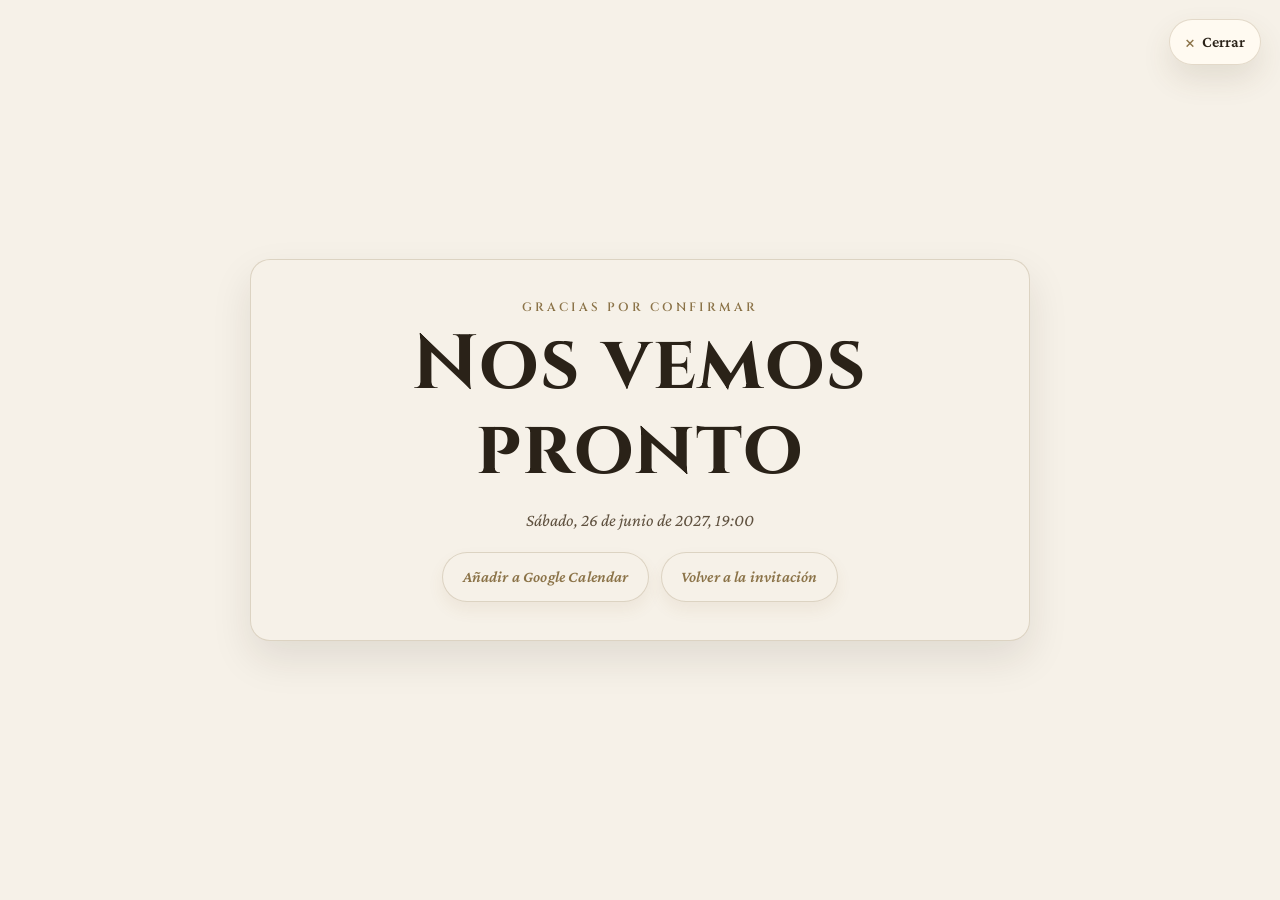
==== commit b8342576: "last changes of images and format ajust" ====
--- a/thanks.html
+++ b/thanks.html
@@ -13,6 +13,8 @@
 </head>
 <body class="page-thanks theme-light">
   <div class="texture-overlay" aria-hidden="true"></div>
+  <a class="thanks-close" href="index.html" data-history-back="index.html"
+    aria-label="Cerrar y volver a la página anterior">Cerrar</a>
 
   <main class="thanks-shell">
     <div class="thanks-media">
@@ -31,7 +33,7 @@
 
       <div class="actions-row actions-centered">
         <a class="btn btn-primary" id="addCalendarBtn" href="#" target="_blank" rel="noopener">Añadir a Google Calendar</a>
-        <a class="btn btn-secondary" href="index.html">Volver a la invitación</a>
+        <a class="btn btn-secondary" href="index.html" data-history-back="index.html">Volver a la invitación</a>
       </div>
     </section>
   </main>
--- a/styles.css
+++ b/styles.css
@@ -592,6 +592,9 @@
   position: relative;
   z-index: 1;
   margin-bottom: 1.35rem;
+  font-family: var(--font-display);
+  font-style: normal;
+  font-weight: 700;
   font-size: clamp(2.2rem, 6.5vw, 3.6rem);
   text-shadow: 0 4px 14px rgba(42, 34, 24, 0.09);
 }
@@ -1112,6 +1115,24 @@
   position: relative;
   border-radius: 0;
   overflow: visible;
+  transform-origin: center center;
+  transition:
+    transform 940ms cubic-bezier(0.18, 1, 0.32, 1),
+    opacity 720ms cubic-bezier(0.22, 1, 0.36, 1),
+    filter 940ms cubic-bezier(0.18, 1, 0.32, 1);
+  will-change: transform, opacity, filter;
+}
+
+.title-card.has-zoom-reveal .title-card-media {
+  opacity: 0;
+  transform: scale(0.58);
+  filter: blur(12px);
+}
+
+.title-card.has-zoom-reveal.is-zoom-reveal-active .title-card-media {
+  opacity: 1;
+  transform: scale(1);
+  filter: blur(0);
 }
 
 .title-card-img,
@@ -1288,8 +1309,8 @@
   background: transparent;
   position: relative;
   overflow: hidden;
-  cursor: zoom-in;
-  touch-action: pan-y;
+  cursor: default;
+  touch-action: pan-y pinch-zoom;
   --handle-size: clamp(220px, 30vw, 420px);
   --glass-size: 32.4%;
   --glass-offset-x: 9.9%;
@@ -1353,6 +1374,7 @@
   border: 0;
   background: transparent;
   box-shadow: none;
+  touch-action: pan-y pinch-zoom;
 }
 
 @keyframes inviteFloat {
@@ -1732,6 +1754,7 @@
 }
 
 .intro-photos-section {
+  --intro-photos-stack-overlap: clamp(-3.2rem, -6vw, -1.6rem);
   width: min(480px, calc(100vw - 0.55rem), calc((100svh - 1.5rem) * 0.64));
   margin: clamp(0.7rem, 2.2vw, 1.35rem) auto;
   padding: 0;
@@ -1762,7 +1785,7 @@
 }
 
 .intro-photos-section .couple-photo-card--video + .couple-photo-card--video {
-  margin-top: clamp(-3.2rem, -6vw, -1.6rem);
+  margin-top: var(--intro-photos-stack-overlap);
 }
 
 .love-story-section {
@@ -1932,6 +1955,24 @@
   z-index: 1;
 }
 
+.video-preview-frame {
+  position: absolute;
+  inset: 0;
+  z-index: 2;
+  pointer-events: none;
+  opacity: 0;
+  background-color: transparent;
+  background-repeat: no-repeat;
+  background-size: cover;
+  background-position: center;
+  border-radius: inherit;
+  transition: opacity 180ms ease;
+}
+
+.video-preview-frame.is-visible {
+  opacity: 1;
+}
+
 .couple-photo-window::before {
   content: none;
 }
@@ -1955,6 +1996,10 @@
 
 #introVideoCris {
   object-position: 50% 54%;
+}
+
+#introVideoCrisPreview {
+  background-position: 50% 54%;
 }
 
 @media (max-width: 760px) {
@@ -2279,6 +2324,229 @@
 .palace-address {
   font-size: 1.25rem;
   color: var(--ink);
+}
+
+.palace-discovery-section {
+  border: 0;
+  background: transparent;
+  box-shadow: none;
+  margin: clamp(-0.55rem, -2vw, -0.2rem) auto 2.4rem;
+  padding: 0 !important;
+  overflow: visible;
+  isolation: isolate;
+}
+
+body.theme-light .section.palace-discovery-section,
+body.theme-light .palace-discovery-section {
+  border: 0 !important;
+  background: transparent !important;
+  box-shadow: none !important;
+}
+
+.palace-discovery-details {
+  width: min(100%, 880px);
+  margin: 0 auto;
+}
+
+.palace-discovery-summary {
+  position: relative;
+  display: grid;
+  grid-template-columns: auto minmax(0, 1fr);
+  gap: clamp(1rem, 3vw, 1.4rem);
+  align-items: center;
+  width: 100%;
+  padding: clamp(1rem, 2.8vw, 1.35rem) clamp(1rem, 3.2vw, 1.45rem);
+  border: 1px solid rgba(111, 84, 48, 0.34);
+  border-radius: 24px;
+  background:
+    linear-gradient(180deg, rgba(255, 251, 244, 0.98) 0%, rgba(246, 237, 222, 0.95) 100%);
+  box-shadow: 0 16px 28px rgba(52, 39, 23, 0.1);
+  transition:
+    border-color 220ms ease,
+    box-shadow 220ms ease,
+    background-color 220ms ease;
+}
+
+.palace-discovery-summary::before {
+  content: "";
+  position: absolute;
+  top: -0.48rem;
+  left: clamp(1.5rem, 10vw, 4rem);
+  width: 1rem;
+  height: 1rem;
+  border-top: 1px solid rgba(111, 84, 48, 0.34);
+  border-left: 1px solid rgba(111, 84, 48, 0.34);
+  background: rgba(255, 249, 240, 0.98);
+  transform: rotate(45deg);
+}
+
+.palace-discovery-section[data-room-discovery-state="ready"] .palace-discovery-summary-toggle {
+  animation: palace-discovery-summary-bob 3.4s ease-in-out infinite;
+}
+
+.palace-discovery-summary:focus-within {
+  border-color: rgba(111, 84, 48, 0.58);
+  box-shadow: 0 20px 34px rgba(52, 39, 23, 0.14);
+}
+
+.palace-discovery-summary:focus-within {
+  outline: 2px solid rgba(111, 84, 48, 0.65);
+  outline-offset: 2px;
+}
+
+.palace-discovery-details.is-open .palace-discovery-summary {
+  animation: none;
+  border-color: rgba(111, 84, 48, 0.54);
+  box-shadow: 0 20px 36px rgba(52, 39, 23, 0.14);
+}
+
+.palace-discovery-summary-toggle {
+  position: relative;
+  display: grid;
+  place-items: center;
+  width: clamp(92px, 17vw, 128px);
+  aspect-ratio: 1;
+  padding: clamp(0.8rem, 2.6vw, 1rem);
+  border: 1px solid rgba(140, 107, 46, 0.22);
+  border-radius: 28px;
+  background:
+    linear-gradient(180deg, rgba(255, 252, 246, 0.98) 0%, rgba(241, 229, 208, 0.94) 100%);
+  box-shadow:
+    0 16px 26px rgba(52, 39, 23, 0.1),
+    inset 0 1px 0 rgba(255, 255, 255, 0.55);
+  cursor: pointer;
+  transform: rotate(-8deg);
+  transition:
+    transform 220ms ease,
+    box-shadow 220ms ease,
+    border-color 220ms ease;
+}
+
+.palace-discovery-summary-toggle::after {
+  content: "+";
+  position: absolute;
+  right: -0.45rem;
+  bottom: -0.45rem;
+  display: grid;
+  place-items: center;
+  width: 2.15rem;
+  height: 2.15rem;
+  border-radius: 999px;
+  border: 1px solid rgba(140, 107, 46, 0.24);
+  background: rgba(255, 248, 236, 0.98);
+  color: var(--gold);
+  font-family: var(--font-display);
+  font-style: normal;
+  font-size: 1.2rem;
+  line-height: 1;
+  box-shadow: 0 10px 18px rgba(52, 39, 23, 0.12);
+}
+
+.palace-discovery-summary-toggle:hover,
+.palace-discovery-summary-toggle:focus-visible {
+  border-color: rgba(111, 84, 48, 0.5);
+  box-shadow:
+    0 22px 32px rgba(52, 39, 23, 0.14),
+    inset 0 1px 0 rgba(255, 255, 255, 0.62);
+  transform: translateY(-2px) rotate(-4deg) scale(1.02);
+}
+
+.palace-discovery-summary-toggle:focus-visible {
+  outline: none;
+}
+
+.palace-discovery-summary-toggle[aria-expanded="true"] {
+  transform: rotate(-2deg);
+}
+
+.palace-discovery-summary-toggle[aria-expanded="true"]:hover,
+.palace-discovery-summary-toggle[aria-expanded="true"]:focus-visible {
+  transform: translateY(-2px) rotate(0deg) scale(1.02);
+}
+
+.palace-discovery-summary-toggle[aria-expanded="true"]::after {
+  content: "−";
+}
+
+.palace-discovery-summary-icon {
+  display: grid;
+  place-items: center;
+  width: 100%;
+  aspect-ratio: 1;
+}
+
+.palace-discovery-summary-icon img {
+  width: 100%;
+  height: auto;
+  object-fit: contain;
+  filter: drop-shadow(0 10px 18px rgba(140, 107, 46, 0.22));
+}
+
+.palace-discovery-summary-copy {
+  display: grid;
+  gap: 0.3rem;
+  padding-right: 0;
+}
+
+.palace-discovery-summary-kicker {
+  font-family: var(--font-display);
+  font-style: normal;
+  text-transform: uppercase;
+  letter-spacing: 0.18em;
+  font-size: 0.72rem;
+  color: var(--gold);
+}
+
+.palace-discovery-summary-label {
+  color: #5a4322;
+  font-size: clamp(1rem, 1.55vw, 1.12rem);
+  font-weight: 600;
+  line-height: 1.45;
+  text-wrap: pretty;
+}
+
+.palace-discovery-content {
+  display: grid;
+  grid-template-rows: 0fr;
+  opacity: 0;
+  visibility: hidden;
+  pointer-events: none;
+  transition:
+    grid-template-rows 620ms cubic-bezier(0.22, 1, 0.36, 1),
+    opacity 360ms ease,
+    margin-top 620ms cubic-bezier(0.22, 1, 0.36, 1),
+    visibility 0s linear 620ms;
+}
+
+.palace-discovery-details.is-open .palace-discovery-content {
+  grid-template-rows: 1fr;
+  opacity: 1;
+  visibility: visible;
+  pointer-events: auto;
+  margin-top: clamp(0.85rem, 2.6vw, 1.2rem);
+  transition:
+    grid-template-rows 620ms cubic-bezier(0.22, 1, 0.36, 1),
+    opacity 360ms ease,
+    margin-top 620ms cubic-bezier(0.22, 1, 0.36, 1),
+    visibility 0s linear 0s;
+}
+
+.palace-discovery-content-inner {
+  min-height: 0;
+  overflow: hidden;
+}
+
+.palace-discovery-body {
+  transform: translateY(-16px);
+  opacity: 0;
+  transition:
+    transform 540ms cubic-bezier(0.22, 1, 0.36, 1),
+    opacity 320ms ease;
+}
+
+.palace-discovery-details.is-open .palace-discovery-body {
+  transform: none;
+  opacity: 1;
 }
 
 .location-card {
@@ -3432,6 +3700,17 @@
   box-shadow: 0 18px 40px rgba(42, 34, 24, 0.1);
 }
 
+@keyframes palace-discovery-summary-bob {
+  0%,
+  100% {
+    transform: translate3d(0, 0, 0);
+  }
+
+  50% {
+    transform: translate3d(0, -6px, 0);
+  }
+}
+
 .service-body {
   padding: 0.9rem;
   display: grid;
@@ -3641,7 +3920,7 @@
   flex-direction: column;
   justify-content: center;
   align-items: center;
-  gap: clamp(0.55rem, 1.8vw, 0.95rem);
+  gap: clamp(0.24rem, 1vw, 0.55rem);
   position: relative;
   overflow: visible;
   isolation: isolate;
@@ -3655,8 +3934,12 @@
 }
 
 .gift-image-section--guest-stay {
+  --guest-gift-zoom-x: 0px;
+  --guest-gift-zoom-y: 0px;
+  --guest-gift-zoom-scale: 1;
   margin-top: clamp(1.1rem, 2.8vw, 1.9rem);
   margin-bottom: clamp(0.7rem, 1.8vw, 1.25rem);
+  z-index: 4;
 }
 
 .gift-floating-image {
@@ -3669,37 +3952,238 @@
   animation: wedding-gift-float 8.4s ease-in-out infinite;
 }
 
-.gift-mini-grid {
-  width: min(100%, 760px);
+.gift-envelope-card {
+  position: relative;
+  width: min(92%, 640px);
+  margin-top: clamp(-0.8rem, -2vw, -0.35rem);
+  padding: clamp(2rem, 4.5vw, 2.55rem) clamp(1.15rem, 4vw, 2rem) clamp(1.35rem, 3.5vw, 1.8rem);
+  border: 1px solid rgba(160, 136, 94, 0.2);
+  border-radius: 24px;
+  background: rgba(250, 247, 241, 0.94);
+  box-shadow: 0 16px 28px rgba(42, 34, 24, 0.06);
+}
+
+.gift-envelope-card > * {
+  position: relative;
+  z-index: 1;
+}
+
+.gift-envelope-kicker {
+  margin: 0 0 0.72rem;
+  font-family: var(--font-display);
+  font-style: normal;
+  text-transform: uppercase;
+  letter-spacing: 0.2em;
+  font-size: clamp(0.74rem, 1.7vw, 0.82rem);
+  color: var(--gold);
+  text-align: center;
+}
+
+.gift-envelope-copy {
+  max-width: 34ch;
+  margin: 0 auto;
   display: grid;
-  grid-template-columns: repeat(2, minmax(0, 1fr));
-  gap: 0.9rem;
-  margin-top: -0.35rem;
-}
-
-.gift-mini-card {
-  padding: 1rem 1.05rem;
-  border: 1px solid rgba(139, 115, 72, 0.28);
-  border-radius: 18px;
+  gap: 0.92rem;
+}
+
+.gift-envelope-copy p {
+  margin: 0;
+  color: rgba(66, 52, 30, 0.9);
+  font-family: var(--font-display);
+  font-style: normal;
+  font-size: clamp(0.84rem, 2vw, 1rem);
+  line-height: 1.68;
+  letter-spacing: 0.045em;
+  text-align: center;
+  text-wrap: balance;
+}
+
+.gift-envelope-copy p + p {
+  padding-top: 0.92rem;
+  border-top: 1px solid rgba(139, 115, 72, 0.16);
+}
+
+.guest-gift-loop-scene {
+  position: relative;
+  width: min(100%, 720px);
+  display: flex;
+  justify-content: center;
+  align-items: center;
+  isolation: isolate;
+}
+
+.guest-gift-loop-scene::before {
+  content: "";
+  position: fixed;
+  inset: 0;
+  opacity: 0;
+  pointer-events: none;
+  z-index: 1;
   background:
-    linear-gradient(180deg, rgba(255, 255, 255, 0.34), rgba(255, 255, 255, 0.1)),
-    rgba(246, 241, 232, 0.94);
-  box-shadow: 0 14px 28px rgba(42, 34, 24, 0.08);
-}
-
-.gift-mini-card p {
-  margin: 0;
-  color: var(--ink-muted);
-  font-size: clamp(0.98rem, 1.8vw, 1.04rem);
-  line-height: 1.55;
-  text-wrap: pretty;
-}
-
-.gift-floating-image--guest-stay {
-  width: min(100%, 720px);
+    radial-gradient(circle at center,
+      rgba(255, 248, 236, 0.72) 0%,
+      rgba(246, 241, 232, 0.92) 58%,
+      rgba(246, 241, 232, 0.98) 100%);
+  transition: opacity 0.45s ease;
+}
+
+.guest-gift-loop-trigger {
+  position: relative;
+  width: 100%;
+  display: block;
+  padding: 0;
+  border: 0;
+  background: transparent;
+  cursor: pointer;
+  appearance: none;
+  -webkit-appearance: none;
+  touch-action: manipulation;
+}
+
+.guest-gift-loop-trigger:disabled {
+  cursor: default;
+}
+
+.guest-gift-loop-frame {
+  position: relative;
+  display: block;
+  width: 100%;
+  transform-origin: center;
+  will-change: transform, filter;
+  transition:
+    transform 0.95s cubic-bezier(0.2, 0.8, 0.2, 1),
+    filter 0.72s ease;
+  z-index: 2;
+}
+
+.guest-gift-loop-float {
+  display: block;
   filter: drop-shadow(0 24px 38px rgba(42, 34, 24, 0.18));
-  transform-origin: center;
   animation: guest-stay-gift-float 7.2s ease-in-out infinite;
+}
+
+.guest-gift-loop-image {
+  display: block;
+  width: 100%;
+  height: auto;
+  transition:
+    transform 0.42s ease,
+    opacity 0.24s ease;
+}
+
+.guest-gift-loop-bubble {
+  position: absolute;
+  top: clamp(-0.4rem, -1vw, -0.95rem);
+  right: clamp(0.45rem, 5vw, 2.2rem);
+  z-index: 3;
+  padding: 0.6rem 1rem;
+  border-radius: 999px;
+  border: 1px solid rgba(139, 115, 72, 0.26);
+  background:
+    linear-gradient(180deg, rgba(255, 255, 255, 0.86), rgba(246, 241, 232, 0.96)),
+    rgba(246, 241, 232, 0.96);
+  color: var(--gold);
+  font-family: var(--font-display);
+  font-style: normal;
+  font-size: clamp(0.82rem, 2.8vw, 1rem);
+  letter-spacing: 0.02em;
+  box-shadow: 0 16px 26px rgba(42, 34, 24, 0.12);
+  pointer-events: none;
+  transition:
+    opacity 0.22s ease,
+    transform 0.22s ease;
+  animation: guest-gift-bubble-bob 2.4s ease-in-out infinite;
+}
+
+.guest-gift-loop-bubble::after {
+  content: "";
+  position: absolute;
+  left: 1.2rem;
+  bottom: -0.42rem;
+  width: 0.9rem;
+  height: 0.9rem;
+  background: inherit;
+  border-right: 1px solid rgba(139, 115, 72, 0.26);
+  border-bottom: 1px solid rgba(139, 115, 72, 0.26);
+  transform: rotate(45deg);
+}
+
+.gift-image-section--guest-stay[data-guest-gift-state="idle"] .guest-gift-loop-trigger:hover .guest-gift-loop-image,
+.gift-image-section--guest-stay[data-guest-gift-state="idle"] .guest-gift-loop-trigger:focus-visible .guest-gift-loop-image {
+  transform: scale(1.015);
+}
+
+.gift-image-section--guest-stay[data-guest-gift-state="opening"] .guest-gift-loop-float,
+.gift-image-section--guest-stay[data-guest-gift-state="zoom"] .guest-gift-loop-float,
+.gift-image-section--guest-stay[data-guest-gift-state="returning"] .guest-gift-loop-float,
+.gift-image-section--guest-stay[data-guest-gift-state="open"] .guest-gift-loop-float {
+  animation-play-state: paused;
+}
+
+.gift-image-section--guest-stay[data-guest-gift-state="opening"] .guest-gift-loop-bubble,
+.gift-image-section--guest-stay[data-guest-gift-state="zoom"] .guest-gift-loop-bubble,
+.gift-image-section--guest-stay[data-guest-gift-state="returning"] .guest-gift-loop-bubble,
+.gift-image-section--guest-stay[data-guest-gift-state="open"] .guest-gift-loop-bubble {
+  opacity: 0;
+  transform: translate3d(0, -12px, 0);
+}
+
+.gift-image-section--guest-stay[data-guest-gift-state="opening"] .guest-gift-loop-image {
+  transform: scale(1.03);
+}
+
+.gift-image-section--guest-stay[data-guest-gift-state="zoom"] .guest-gift-loop-scene::before {
+  opacity: 1;
+}
+
+.gift-image-section--guest-stay[data-guest-gift-state="zoom"] .guest-gift-loop-frame {
+  transform:
+    translate3d(var(--guest-gift-zoom-x), var(--guest-gift-zoom-y), 0)
+    scale(var(--guest-gift-zoom-scale));
+  filter: drop-shadow(0 38px 56px rgba(42, 34, 24, 0.22));
+  z-index: 4;
+}
+
+.gift-image-section--guest-stay[data-guest-gift-state="returning"] .guest-gift-loop-frame {
+  filter: drop-shadow(0 26px 40px rgba(42, 34, 24, 0.16));
+}
+
+@keyframes guest-gift-bubble-bob {
+  0%,
+  100% {
+    transform: translate3d(0, 0, 0);
+  }
+
+  50% {
+    transform: translate3d(0, -6px, 0);
+  }
+}
+
+@media (max-width: 640px) {
+  .guest-gift-loop-bubble {
+    animation-name: guest-gift-bubble-bob-centered;
+    right: 50%;
+    transform: translate3d(50%, 0, 0);
+  }
+
+  .gift-image-section--guest-stay[data-guest-gift-state="opening"] .guest-gift-loop-bubble,
+  .gift-image-section--guest-stay[data-guest-gift-state="zoom"] .guest-gift-loop-bubble,
+  .gift-image-section--guest-stay[data-guest-gift-state="returning"] .guest-gift-loop-bubble,
+  .gift-image-section--guest-stay[data-guest-gift-state="open"] .guest-gift-loop-bubble {
+    transform: translate3d(50%, -12px, 0);
+  }
+
+}
+
+@keyframes guest-gift-bubble-bob-centered {
+  0%,
+  100% {
+    transform: translate3d(50%, 0, 0);
+  }
+
+  50% {
+    transform: translate3d(50%, -6px, 0);
+  }
 }
 
 @keyframes wedding-gift-float {
@@ -3730,9 +4214,28 @@
 
 @media (prefers-reduced-motion: reduce) {
   .gift-floating-image,
-  .gift-floating-image--guest-stay {
+  .gift-floating-image--guest-stay,
+  .guest-gift-loop-float,
+  .guest-gift-loop-bubble,
+  .palace-discovery-summary-toggle {
     animation: none;
+  }
+
+  .gift-floating-image,
+  .gift-floating-image--guest-stay,
+  .guest-gift-loop-float {
     transform: none;
+  }
+
+  .guest-gift-loop-scene::before,
+  .guest-gift-loop-frame,
+  .guest-gift-loop-image,
+  .guest-gift-loop-bubble,
+  .palace-discovery-summary,
+  .palace-discovery-summary-toggle,
+  .palace-discovery-content,
+  .palace-discovery-body {
+    transition: none;
   }
 }
 
@@ -4123,6 +4626,16 @@
   display: block;
 }
 
+.service-modal-media-grid--compact {
+  gap: 0.55rem;
+}
+
+.service-modal-media-grid--compact .service-modal-media-card img {
+  aspect-ratio: 1 / 1;
+  padding: 0.35rem;
+  object-fit: cover;
+}
+
 .service-modal-media-card figcaption {
   padding: 0.5rem 0.68rem 0.58rem;
   color: var(--ink-muted);
@@ -4213,6 +4726,38 @@
   background: var(--paper);
 }
 
+.thanks-close {
+  position: fixed;
+  top: calc(env(safe-area-inset-top, 0px) + clamp(0.75rem, 2.4vw, 1.2rem));
+  right: calc(env(safe-area-inset-right, 0px) + clamp(0.75rem, 2.4vw, 1.2rem));
+  z-index: 5;
+  border: 1px solid var(--line);
+  border-radius: 999px;
+  min-height: 44px;
+  padding: 0.58rem 0.95rem;
+  display: inline-flex;
+  align-items: center;
+  gap: 0.42rem;
+  background: rgba(255, 250, 242, 0.96);
+  color: var(--ink);
+  box-shadow: 0 14px 30px rgba(94, 73, 39, 0.12);
+  font-style: normal;
+  font-weight: 600;
+}
+
+.thanks-close::before {
+  content: "\00d7";
+  font-size: 1.18rem;
+  line-height: 1;
+  color: var(--gold);
+}
+
+.thanks-close:hover {
+  transform: translateY(-1px);
+  border-color: var(--gold);
+  background: rgba(255, 248, 236, 0.98);
+}
+
 .thanks-shell {
   min-height: 100svh;
   position: relative;
@@ -4385,6 +4930,29 @@
 }
 
 @media (max-width: 760px) {
+  .palace-discovery-section {
+    margin-top: clamp(-0.8rem, -4vw, -0.35rem);
+  }
+
+  .palace-discovery-summary {
+    grid-template-columns: 1fr;
+    gap: 0.9rem;
+    justify-items: center;
+    text-align: center;
+  }
+
+  .palace-discovery-summary::before {
+    left: clamp(1.25rem, 12vw, 2rem);
+  }
+
+  .palace-discovery-summary-toggle {
+    width: clamp(110px, 32vw, 132px);
+  }
+
+  .palace-discovery-summary-copy {
+    padding-right: 0;
+  }
+
   .gate-actions {
     margin-top: clamp(2.8rem, 11vw, 4.2rem);
   }
@@ -4549,7 +5117,11 @@
     font-size: 2.75em;
   }
 
-  .countdown-grid,
+  .countdown-grid {
+    grid-template-columns: repeat(4, minmax(0, 1fr));
+    gap: clamp(0.45rem, 2vw, 0.7rem);
+  }
+
   .gallery-grid:not(.gallery-grid--floating),
   .services-grid {
     grid-template-columns: 1fr;
@@ -4587,9 +5159,25 @@
     grid-template-columns: 1fr;
   }
 
-  .gift-mini-grid {
-    grid-template-columns: 1fr;
-    margin-top: -0.8rem;
+  .gift-envelope-card {
+    width: min(96%, 520px);
+    margin-top: clamp(-1rem, -4vw, -0.7rem);
+    padding: clamp(2rem, 8vw, 2.5rem) 1rem 1.22rem;
+  }
+
+  .gift-envelope-kicker {
+    letter-spacing: 0.22em;
+    font-size: 0.68rem;
+  }
+
+  .gift-envelope-copy {
+    max-width: 30ch;
+  }
+
+  .gift-envelope-copy p {
+    font-size: clamp(0.78rem, 3.4vw, 0.9rem);
+    line-height: 1.64;
+    letter-spacing: 0.05em;
   }
 
   .gift-house-shell::before {
@@ -4602,7 +5190,7 @@
     grid-template-columns: 44px minmax(0, 1fr) 44px;
   }
 
-  .service-modal-media-grid,
+  .service-modal-media-grid:not(.service-modal-media-grid--compact),
   .service-modal-links {
     grid-template-columns: 1fr;
   }
@@ -4633,6 +5221,25 @@
     --handle-size: clamp(160px, 44vw, 280px);
   }
 
+  .intro-section {
+    width: calc(100vw - 1.2rem);
+    max-width: none;
+    margin-inline: auto;
+  }
+
+  .intro-section {
+    margin-top: 0.2rem;
+    margin-bottom: 0.45rem;
+  }
+
+  .intro-photos-section {
+    width: min(280px, calc(100vw - 4rem));
+    margin-inline: auto;
+    margin-top: 0.1rem;
+    margin-bottom: 0.5rem;
+    --intro-photos-stack-overlap: clamp(-5.2rem, -14vw, -4.2rem);
+  }
+
   .welcome-letter {
     margin-top: 0;
   }
@@ -4659,6 +5266,27 @@
 
   .countdown-left {
     padding-bottom: 0;
+  }
+
+  .countdown-grid {
+    margin-top: 0.95rem;
+    gap: clamp(0.36rem, 1.8vw, 0.52rem);
+  }
+
+  .count-card {
+    min-width: 0;
+    padding: 0.8rem 0.28rem 0.7rem;
+  }
+
+  .count-card small {
+    display: block;
+    font-size: clamp(0.5rem, 1.9vw, 0.64rem);
+    letter-spacing: 0.05em;
+    white-space: nowrap;
+  }
+
+  .count-value {
+    font-size: clamp(1.45rem, 5.8vw, 1.9rem);
   }
 
   .decor-media-image--stopwatch {
@@ -4697,6 +5325,11 @@
 }
 
 @media (max-width: 480px) {
+  .intro-photos-section {
+    width: min(260px, calc(100vw - 4.5rem));
+    --intro-photos-stack-overlap: clamp(-6rem, -20vw, -5rem);
+  }
+
   .hero {
     --hero-bottom-frame-shift: -45%;
     --hero-bottom-frame-height: clamp(122px, 32vw, 156px);
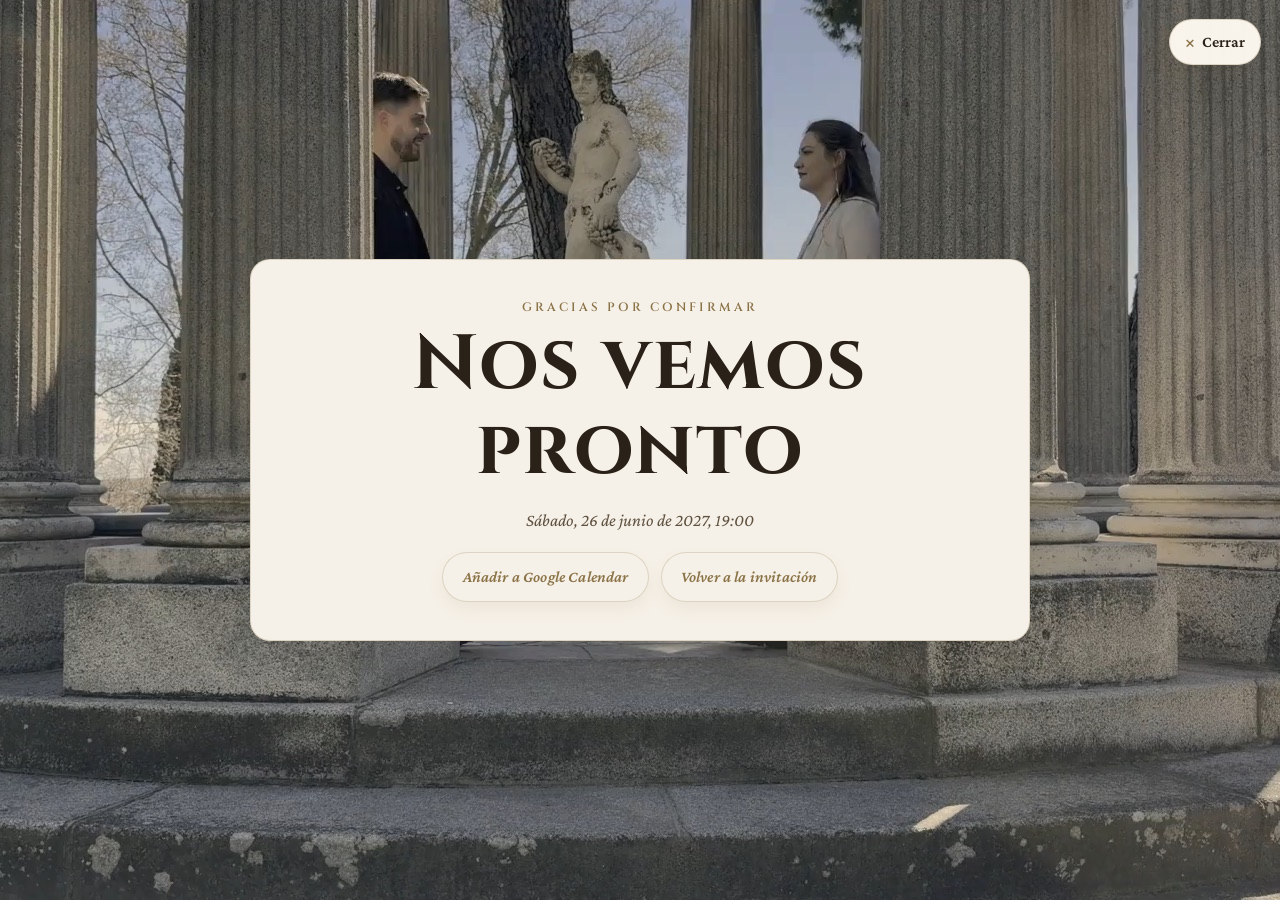
==== commit 134d6d74: "reload cris estatua video and new preview for share links part2bugs review" ====
--- a/thanks.html
+++ b/thanks.html
@@ -8,8 +8,8 @@
   <link rel="preconnect" href="https://fonts.googleapis.com">
   <link rel="preconnect" href="https://fonts.gstatic.com" crossorigin>
   <link href="https://fonts.googleapis.com/css2?family=Cinzel:wght@500;600;700&amp;family=Crimson+Pro:ital,wght@0,400;0,500;0,600;0,700;1,400;1,500;1,600;1,700&amp;family=Great+Vibes&amp;display=swap" rel="stylesheet">
-  <link rel="stylesheet" href="styles.css">
-  <script defer src="script.js"></script>
+  <link rel="stylesheet" href="thanks.css">
+  <script defer src="thanks.js"></script>
 </head>
 <body class="page-thanks theme-light">
   <div class="texture-overlay" aria-hidden="true"></div>
@@ -18,8 +18,9 @@
 
   <main class="thanks-shell">
     <div class="thanks-media">
-      <video class="door-video" id="doorVideo" autoplay muted loop playsinline poster="assets/poster.jpg">
-        <source src="assets/door.mp4" type="video/mp4">
+      <video class="door-video" id="doorVideo" autoplay muted loop playsinline webkit-playsinline
+        preload="metadata" poster="assets/gallery/hero-video-first-frame.jpg">
+        <source src="assets/gallery/Save%20the%20date%20-%20video.mp4" type="video/mp4">
       </video>
       <div class="thanks-overlay"></div>
       <div class="dust-layer dust-layer-thanks" id="thanksDust" aria-hidden="true"></div>
--- a/thanks.css
+++ b/thanks.css
@@ -0,0 +1,375 @@
+:root {
+  --bg-ivory: #f6f1e8;
+  --paper: var(--bg-ivory);
+  --page-bg: var(--paper);
+  --ink: #2a2218;
+  --ink-muted: #5f513f;
+  --gold: #8b7348;
+  --gold-strong: #a78b5a;
+  --line: rgba(139, 115, 72, 0.24);
+  --shadow-strong: 0 18px 40px rgba(42, 34, 24, 0.1);
+  --font-display: "Cinzel", serif;
+  --font-body: "Crimson Pro", serif;
+}
+
+* {
+  box-sizing: border-box;
+}
+
+html,
+body {
+  margin: 0;
+  padding: 0;
+  background: var(--bg-ivory);
+}
+
+body {
+  min-height: 100vh;
+  font-family: var(--font-body);
+  font-style: italic;
+  color: var(--ink);
+  line-height: 1.6;
+  overflow-x: hidden;
+}
+
+a {
+  color: inherit;
+  text-decoration: none;
+}
+
+img,
+video {
+  display: block;
+  max-width: 100%;
+}
+
+button,
+input,
+select,
+textarea {
+  font-family: inherit;
+  font-style: inherit;
+}
+
+h1 {
+  margin: 0 0 0.65rem;
+  font-family: var(--font-display);
+  font-style: normal;
+  line-height: 1.1;
+  letter-spacing: 0.02em;
+  color: var(--ink);
+}
+
+p {
+  margin: 0 0 1rem;
+  color: var(--ink-muted);
+}
+
+.texture-overlay {
+  display: none;
+}
+
+.section-kicker {
+  margin-bottom: 0.35rem;
+  font-family: var(--font-display);
+  font-style: normal;
+  text-transform: uppercase;
+  letter-spacing: 0.25em;
+  font-size: 0.76rem;
+  color: var(--gold);
+  font-weight: 600;
+}
+
+.actions-row {
+  display: flex;
+  flex-wrap: wrap;
+  gap: 0.75rem;
+  align-items: center;
+}
+
+.actions-centered {
+  justify-content: center;
+}
+
+.btn {
+  border: 1px solid var(--line);
+  border-radius: 999px;
+  min-height: 44px;
+  padding: 0.7rem 1.2rem;
+  display: inline-flex;
+  align-items: center;
+  justify-content: center;
+  cursor: pointer;
+  font: inherit;
+  font-weight: 600;
+  letter-spacing: 0.01em;
+  color: var(--gold);
+  background: var(--paper);
+  box-shadow: 0 8px 16px rgba(140, 107, 46, 0.08);
+  transition: transform 0.2s ease, box-shadow 0.2s ease, border-color 0.2s ease, background-color 0.2s ease;
+}
+
+.btn:hover {
+  transform: translateY(-2px);
+  background: rgba(140, 107, 46, 0.08);
+  color: var(--gold);
+  border-color: var(--gold);
+}
+
+.btn:focus-visible,
+button:focus-visible,
+a:focus-visible {
+  outline: 2px solid var(--gold-strong);
+  outline-offset: 2px;
+}
+
+.btn-primary {
+  color: var(--gold);
+  background: var(--paper);
+  border-color: var(--line);
+}
+
+.btn-primary:hover {
+  box-shadow: 0 10px 20px rgba(140, 107, 46, 0.14);
+}
+
+.btn-secondary {
+  border-color: var(--line);
+  background: var(--paper);
+}
+
+.btn-secondary:hover {
+  border-color: var(--gold);
+}
+
+[data-reveal] {
+  --reveal-y: 20px;
+  --reveal-scale: 0.98;
+  --reveal-blur: 4px;
+  opacity: 0;
+  filter: blur(var(--reveal-blur));
+  transform: perspective(1200px) translateY(var(--reveal-y)) scale(var(--reveal-scale));
+  transition:
+    opacity 760ms cubic-bezier(0.22, 1, 0.36, 1),
+    transform 760ms cubic-bezier(0.22, 1, 0.36, 1),
+    filter 760ms cubic-bezier(0.22, 1, 0.36, 1);
+  will-change: opacity, transform, filter;
+}
+
+[data-reveal].is-visible {
+  --reveal-y: 0px;
+  --reveal-scale: 1;
+  --reveal-blur: 0px;
+  opacity: 1;
+  filter: blur(0);
+}
+
+.dust-layer {
+  position: absolute;
+  inset: 0;
+  pointer-events: none;
+  overflow: hidden;
+}
+
+.dust-particle {
+  position: absolute;
+  left: var(--left);
+  top: var(--top);
+  width: var(--size);
+  height: var(--size);
+  border-radius: 50%;
+  background: rgba(140, 107, 46, 0.25);
+  opacity: 0;
+  animation: dust-float var(--duration) linear infinite;
+  animation-delay: var(--delay);
+}
+
+@keyframes dust-float {
+  0% {
+    transform: translate3d(0, 0, 0) scale(0.8);
+    opacity: 0;
+  }
+
+  20% {
+    opacity: 0.45;
+  }
+
+  100% {
+    transform: translate3d(var(--drift), -28vh, 0) scale(1.15);
+    opacity: 0;
+  }
+}
+
+.page-thanks {
+  background: var(--paper);
+}
+
+.thanks-close {
+  position: fixed;
+  top: calc(env(safe-area-inset-top, 0px) + clamp(0.75rem, 2.4vw, 1.2rem));
+  right: calc(env(safe-area-inset-right, 0px) + clamp(0.75rem, 2.4vw, 1.2rem));
+  z-index: 5;
+  border: 1px solid var(--line);
+  border-radius: 999px;
+  min-height: 44px;
+  padding: 0.58rem 0.95rem;
+  display: inline-flex;
+  align-items: center;
+  gap: 0.42rem;
+  background: rgba(255, 250, 242, 0.96);
+  color: var(--ink);
+  box-shadow: 0 14px 30px rgba(94, 73, 39, 0.12);
+  font-style: normal;
+  font-weight: 600;
+  transition: transform 0.2s ease, border-color 0.2s ease, background-color 0.2s ease;
+}
+
+.thanks-close::before {
+  content: "\00d7";
+  font-size: 1.18rem;
+  line-height: 1;
+  color: var(--gold);
+}
+
+.thanks-close:hover {
+  transform: translateY(-1px);
+  border-color: var(--gold);
+  background: rgba(255, 248, 236, 0.98);
+}
+
+.thanks-shell {
+  min-height: 100svh;
+  position: relative;
+  display: grid;
+  place-items: center;
+  padding: 1rem;
+  background: var(--paper);
+}
+
+.thanks-media,
+.door-video,
+.thanks-overlay {
+  position: absolute;
+  inset: 0;
+}
+
+.door-video {
+  width: 100%;
+  height: 100%;
+  object-fit: cover;
+}
+
+.page-thanks.is-video-fallback .door-video {
+  opacity: 0;
+}
+
+.thanks-media {
+  background: var(--paper);
+}
+
+.thanks-media::before {
+  content: "";
+  position: absolute;
+  inset: 0;
+  background: url("assets/gallery/hero-video-first-frame.jpg") center / cover no-repeat;
+  opacity: 0;
+}
+
+.page-thanks.is-video-fallback .thanks-media::before {
+  opacity: 1;
+}
+
+.thanks-overlay {
+  background: transparent;
+}
+
+.dust-layer-thanks .dust-particle {
+  background: rgba(140, 107, 46, 0.22);
+}
+
+.magic-flare {
+  position: absolute;
+  left: 50%;
+  top: 50%;
+  width: min(520px, 72vw);
+  aspect-ratio: 1;
+  transform: translate(-50%, -50%) scale(0.65);
+  opacity: 0;
+  pointer-events: none;
+  background: rgba(140, 107, 46, 0.18);
+}
+
+.magic-flare.is-active {
+  animation: flare 1.2s ease forwards;
+}
+
+@keyframes flare {
+  0% {
+    opacity: 0;
+    transform: translate(-50%, -50%) scale(0.55);
+  }
+
+  40% {
+    opacity: 0.44;
+  }
+
+  100% {
+    opacity: 0;
+    transform: translate(-50%, -50%) scale(1.5);
+  }
+}
+
+.thanks-card {
+  position: relative;
+  z-index: 2;
+  width: min(780px, 94vw);
+  border: 1px solid var(--line);
+  border-radius: 20px;
+  background: var(--paper);
+  box-shadow: var(--shadow-strong);
+  padding: clamp(1.35rem, 3.8vw, 2.4rem);
+  text-align: center;
+}
+
+.thanks-card h1 {
+  margin: 0.35rem 0 0.85rem;
+  font-size: clamp(2.2rem, 7vw, 4.8rem);
+}
+
+.thanks-date {
+  color: var(--ink-muted);
+  margin-bottom: 1.1rem;
+  font-size: 1.1rem;
+}
+
+@media (max-width: 500px) {
+  .actions-row {
+    flex-direction: column;
+    align-items: stretch;
+  }
+
+  .btn {
+    width: 100%;
+  }
+}
+
+@media (prefers-reduced-motion: reduce) {
+  html:focus-within {
+    scroll-behavior: auto;
+  }
+
+  *,
+  *::before,
+  *::after {
+    animation-duration: 0.01ms !important;
+    animation-iteration-count: 1 !important;
+    transition-duration: 0.01ms !important;
+    scroll-behavior: auto !important;
+  }
+
+  [data-reveal] {
+    opacity: 1;
+    transform: none;
+    filter: none;
+  }
+}
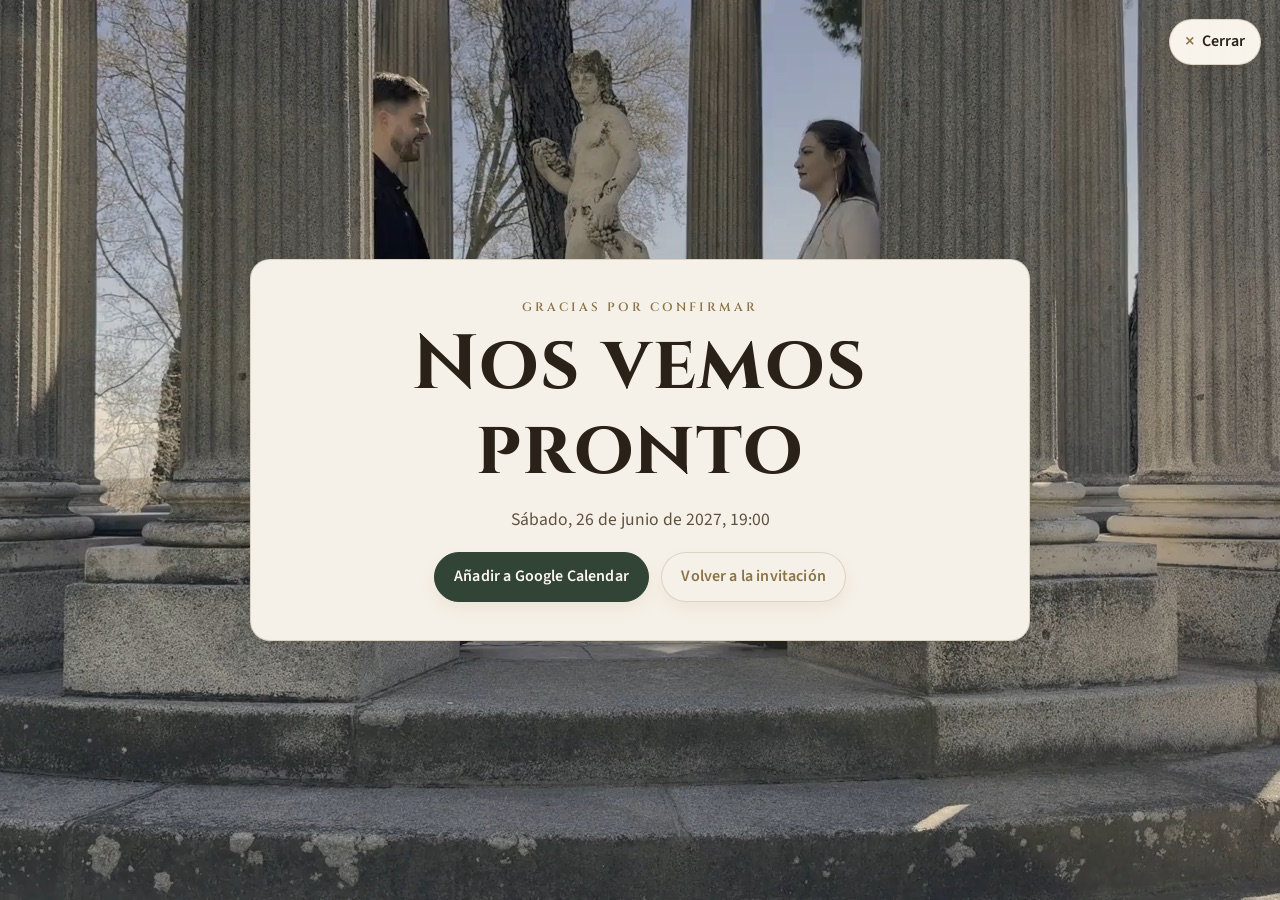
==== commit 442485bf: "change answers form and intro preview" ====
--- a/thanks.html
+++ b/thanks.html
@@ -7,7 +7,7 @@
   <meta name="description" content="Gracias por confirmar asistencia a la boda de Vic &amp; Cris.">
   <link rel="preconnect" href="https://fonts.googleapis.com">
   <link rel="preconnect" href="https://fonts.gstatic.com" crossorigin>
-  <link href="https://fonts.googleapis.com/css2?family=Cinzel:wght@500;600;700&amp;family=Crimson+Pro:ital,wght@0,400;0,500;0,600;0,700;1,400;1,500;1,600;1,700&amp;family=Great+Vibes&amp;display=swap" rel="stylesheet">
+  <link href="https://fonts.googleapis.com/css2?family=Cinzel:wght@500;600;700&amp;family=Crimson+Pro:ital,wght@0,400;0,500;0,600;0,700;1,400;1,500;1,600;1,700&amp;family=Great+Vibes&amp;family=Source+Sans+3:ital,wght@0,400;0,500;0,600;0,700;1,400;1,500;1,600&amp;display=swap" rel="stylesheet">
   <link rel="stylesheet" href="thanks.css">
   <script defer src="thanks.js"></script>
 </head>
--- a/thanks.css
+++ b/thanks.css
@@ -1,15 +1,18 @@
 :root {
   --bg-ivory: #f6f1e8;
+  --white-soft: #fcf8f1;
   --paper: var(--bg-ivory);
   --page-bg: var(--paper);
   --ink: #2a2218;
   --ink-muted: #5f513f;
   --gold: #8b7348;
   --gold-strong: #a78b5a;
+  --forest: #314435;
+  --forest-strong: #24352a;
   --line: rgba(139, 115, 72, 0.24);
   --shadow-strong: 0 18px 40px rgba(42, 34, 24, 0.1);
   --font-display: "Cinzel", serif;
-  --font-body: "Crimson Pro", serif;
+  --font-body: "Source Sans 3", sans-serif;
 }
 
 * {
@@ -26,10 +29,12 @@
 body {
   min-height: 100vh;
   font-family: var(--font-body);
-  font-style: italic;
+  font-style: normal;
   color: var(--ink);
   line-height: 1.6;
   overflow-x: hidden;
+  text-rendering: optimizeLegibility;
+  -webkit-font-smoothing: antialiased;
 }
 
 a {
@@ -101,6 +106,7 @@
   justify-content: center;
   cursor: pointer;
   font: inherit;
+  font-style: normal;
   font-weight: 600;
   letter-spacing: 0.01em;
   color: var(--gold);
@@ -124,13 +130,16 @@
 }
 
 .btn-primary {
-  color: var(--gold);
-  background: var(--paper);
-  border-color: var(--line);
+  color: var(--white-soft);
+  background: var(--forest);
+  border-color: var(--forest);
 }
 
 .btn-primary:hover {
-  box-shadow: 0 10px 20px rgba(140, 107, 46, 0.14);
+  background: var(--forest-strong);
+  color: var(--white-soft);
+  border-color: var(--forest-strong);
+  box-shadow: 0 12px 24px rgba(36, 53, 42, 0.2);
 }
 
 .btn-secondary {
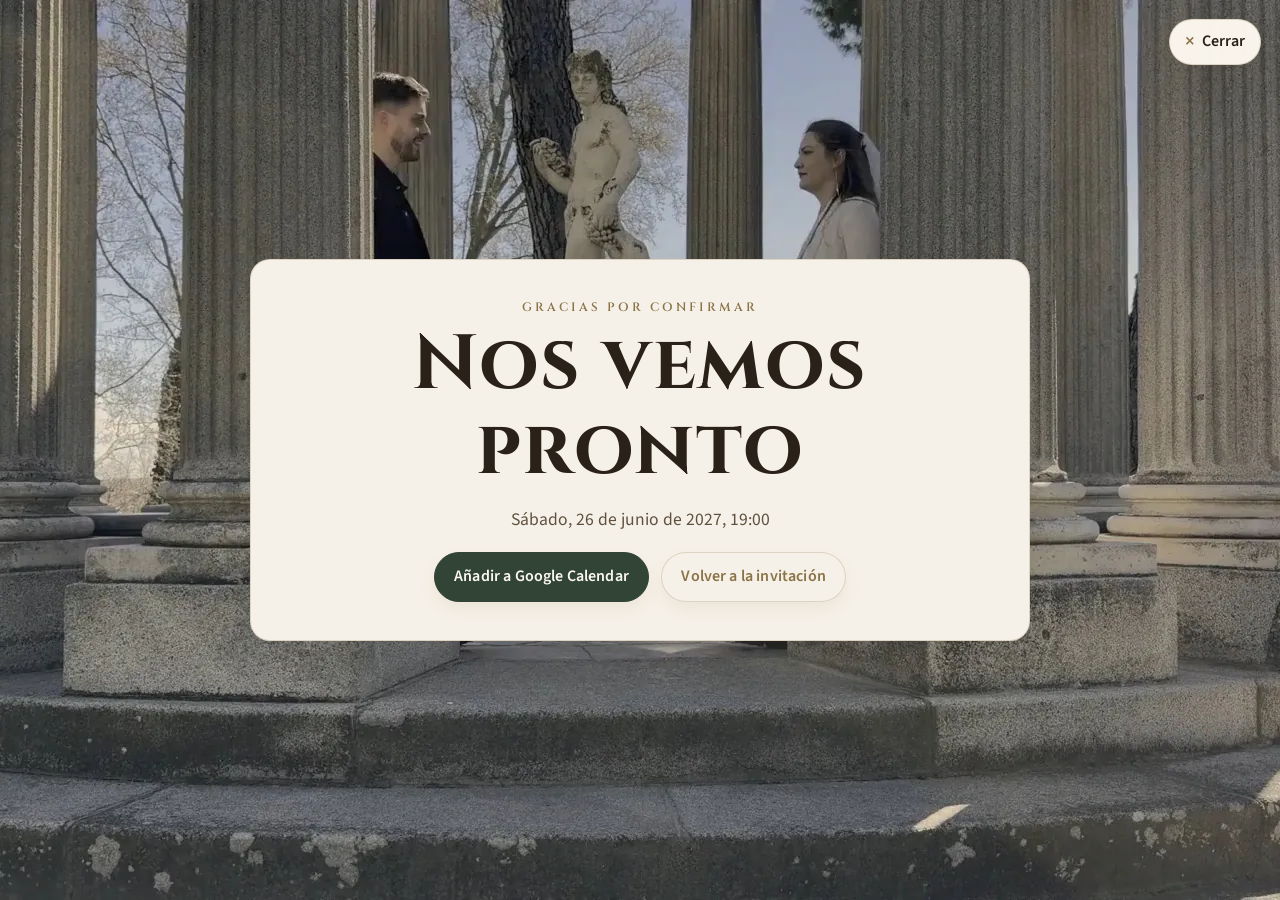
==== commit 5ed5c66b: "Corrige erratas y optimiza imágenes a WebP - Erratas en preguntas frecuentes y sección de regalos - " ====
--- a/thanks.html
+++ b/thanks.html
@@ -19,7 +19,7 @@
   <main class="thanks-shell">
     <div class="thanks-media">
       <video class="door-video" id="doorVideo" autoplay muted loop playsinline webkit-playsinline
-        preload="metadata" poster="assets/gallery/hero-video-first-frame.jpg">
+        preload="metadata" poster="assets/gallery/hero-video-first-frame.webp">
         <source src="assets/gallery/Save%20the%20date%20-%20video.mp4" type="video/mp4">
       </video>
       <div class="thanks-overlay"></div>
--- a/thanks.css
+++ b/thanks.css
@@ -280,7 +280,7 @@
   content: "";
   position: absolute;
   inset: 0;
-  background: url("assets/gallery/hero-video-first-frame.jpg") center / cover no-repeat;
+  background: url("assets/gallery/hero-video-first-frame.webp") center / cover no-repeat;
   opacity: 0;
 }
 
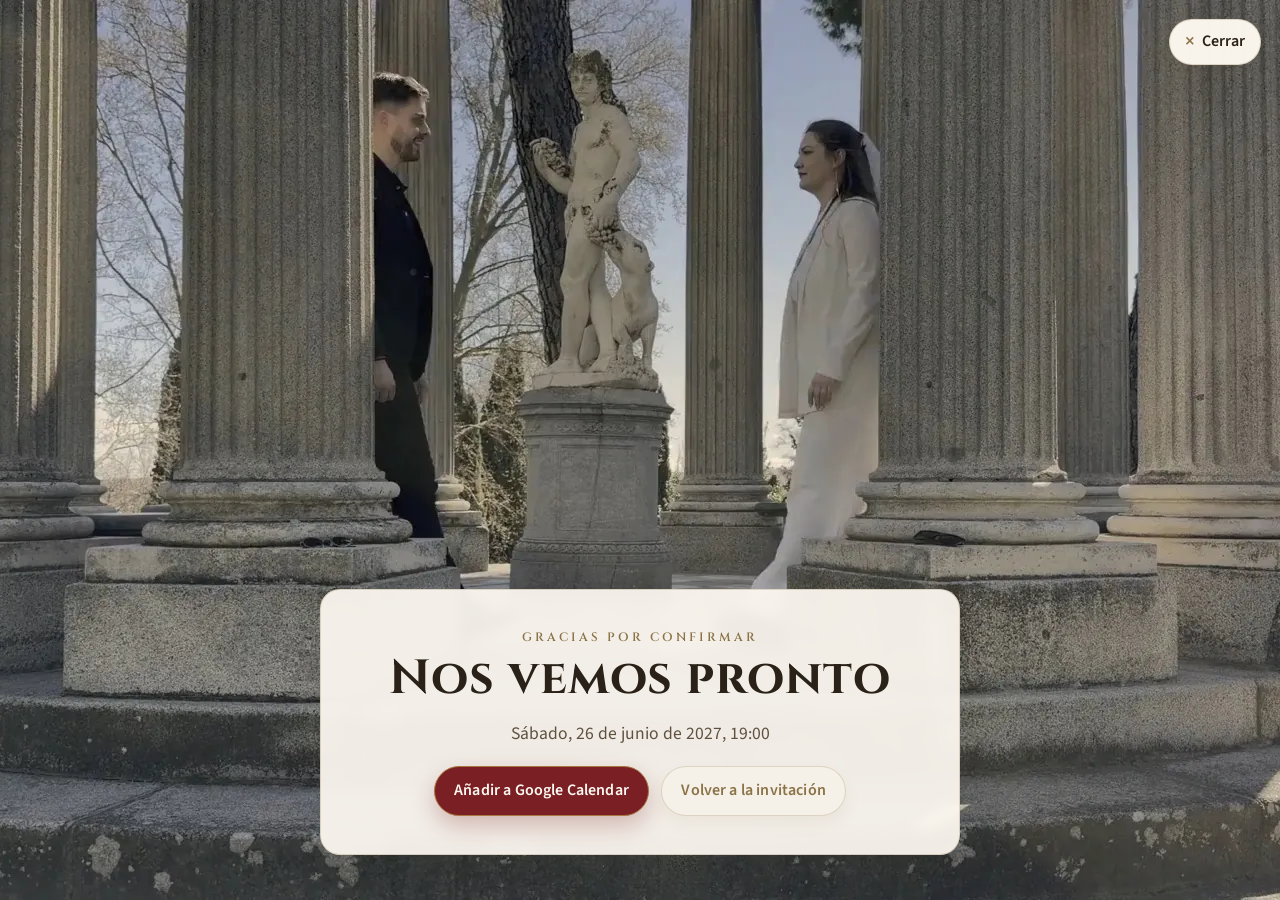
==== commit 3bcbfef7: "Rediseño de la invitación: nuevo sobre, regalo con llave y fotos de la historia - Intro nueva: sobre" ====
--- a/thanks.html
+++ b/thanks.html
@@ -5,11 +5,14 @@
   <meta name="viewport" content="width=device-width, initial-scale=1.0">
   <title>Gracias | Vic &amp; Cris</title>
   <meta name="description" content="Gracias por confirmar asistencia a la boda de Vic &amp; Cris.">
+  <link rel="icon" type="image/png" sizes="32x32" href="assets/icons/favicon-32.png">
+  <link rel="icon" type="image/png" sizes="192x192" href="assets/icons/icon-192.png">
+  <link rel="apple-touch-icon" href="assets/icons/apple-touch-icon.png">
   <link rel="preconnect" href="https://fonts.googleapis.com">
   <link rel="preconnect" href="https://fonts.gstatic.com" crossorigin>
   <link href="https://fonts.googleapis.com/css2?family=Cinzel:wght@500;600;700&amp;family=Crimson+Pro:ital,wght@0,400;0,500;0,600;0,700;1,400;1,500;1,600;1,700&amp;family=Great+Vibes&amp;family=Source+Sans+3:ital,wght@0,400;0,500;0,600;0,700;1,400;1,500;1,600&amp;display=swap" rel="stylesheet">
-  <link rel="stylesheet" href="thanks.css">
-  <script defer src="thanks.js"></script>
+  <link rel="stylesheet" href="thanks.css?v=20261122i">
+  <script defer src="thanks.js?v=20261122i"></script>
 </head>
 <body class="page-thanks theme-light">
   <div class="texture-overlay" aria-hidden="true"></div>
--- a/thanks.css
+++ b/thanks.css
@@ -382,3 +382,31 @@
     filter: none;
   }
 }
+
+/* Rediseño: la tarjeta baja al pie de la pantalla para no tapar las caras del vídeo */
+.thanks-shell {
+  place-items: end center;
+  padding-bottom: clamp(1rem, 5vh, 3rem);
+}
+
+.thanks-card {
+  width: min(640px, 94vw);
+  background: rgba(252, 248, 241, 0.94);
+  backdrop-filter: blur(6px);
+  -webkit-backdrop-filter: blur(6px);
+}
+
+.thanks-card h1 {
+  font-size: clamp(2rem, 5vw, 3rem);
+}
+
+.thanks-card .btn-primary {
+  background: #7a1f23;
+  border-color: #a8763f;
+  box-shadow: 0 10px 24px rgba(122, 31, 35, 0.28);
+}
+
+.thanks-card .btn-primary:hover {
+  background: #5f171b;
+  border-color: #c39a62;
+}
